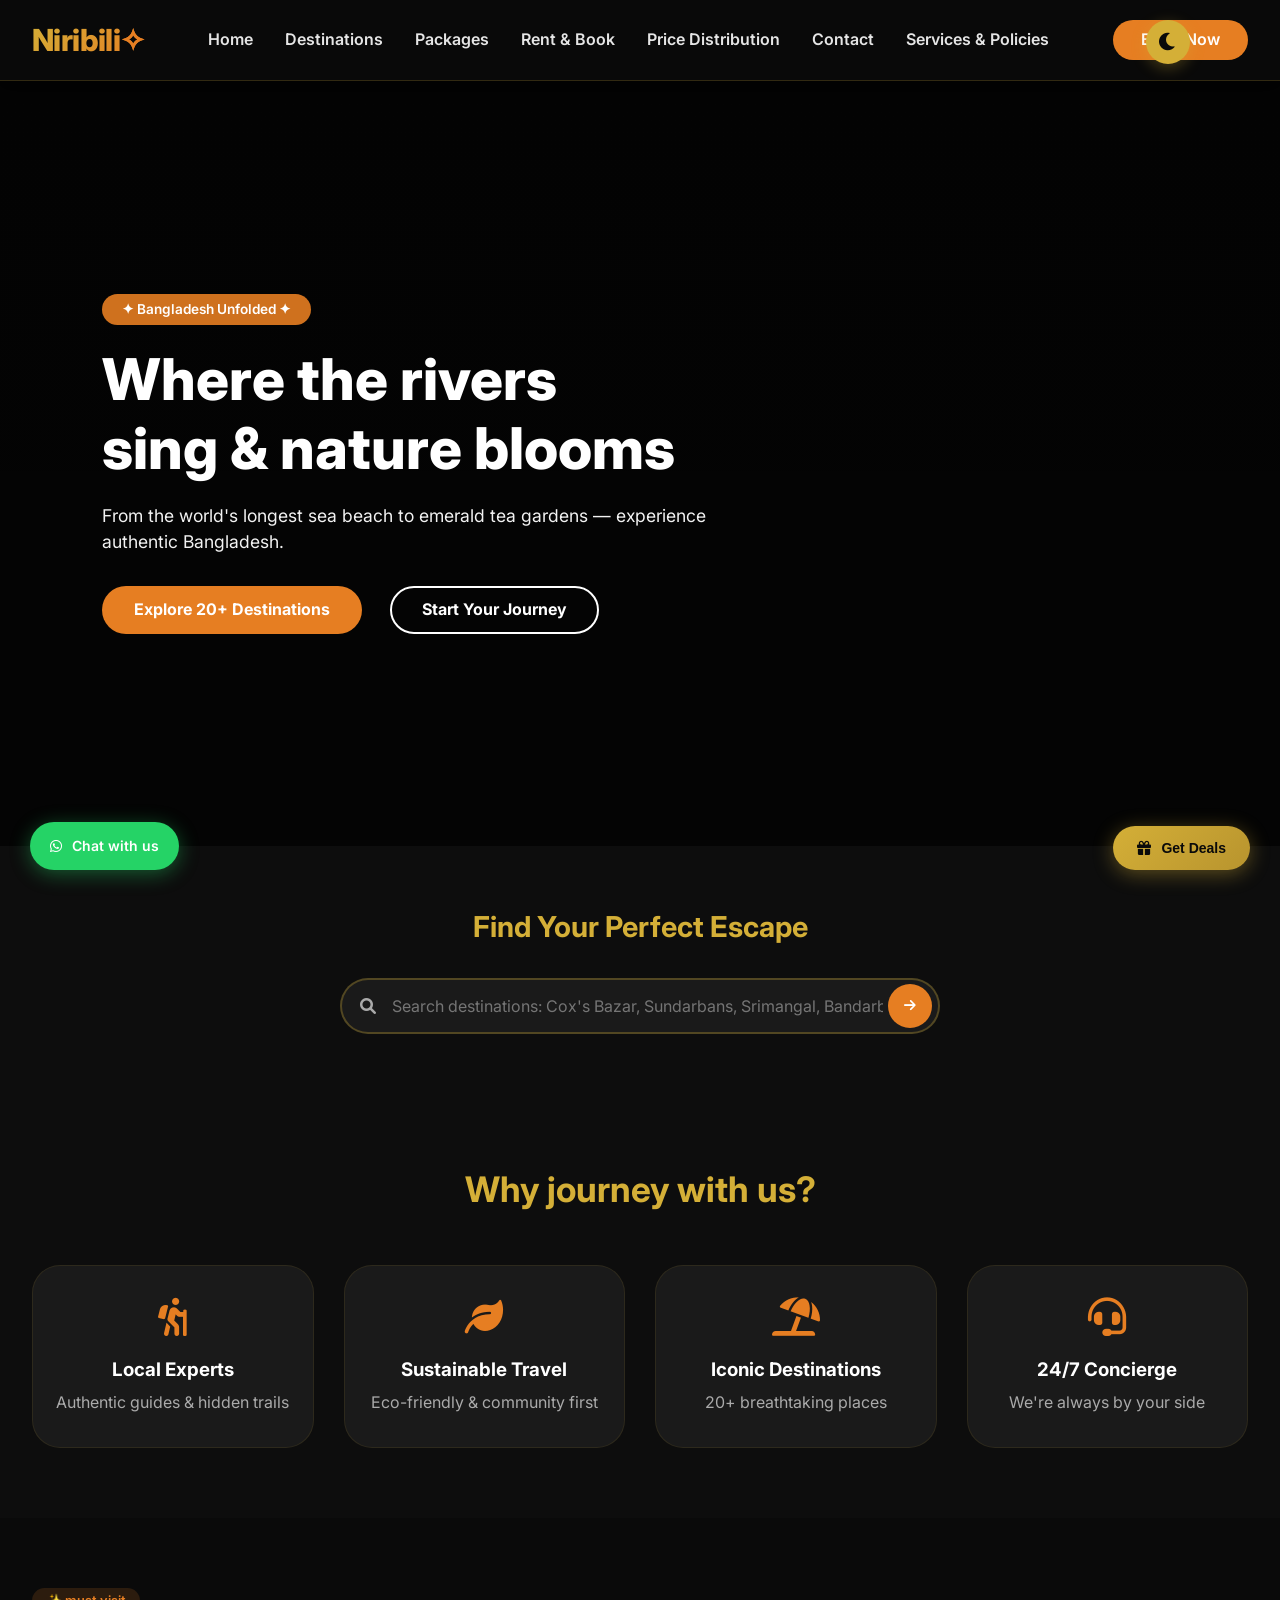
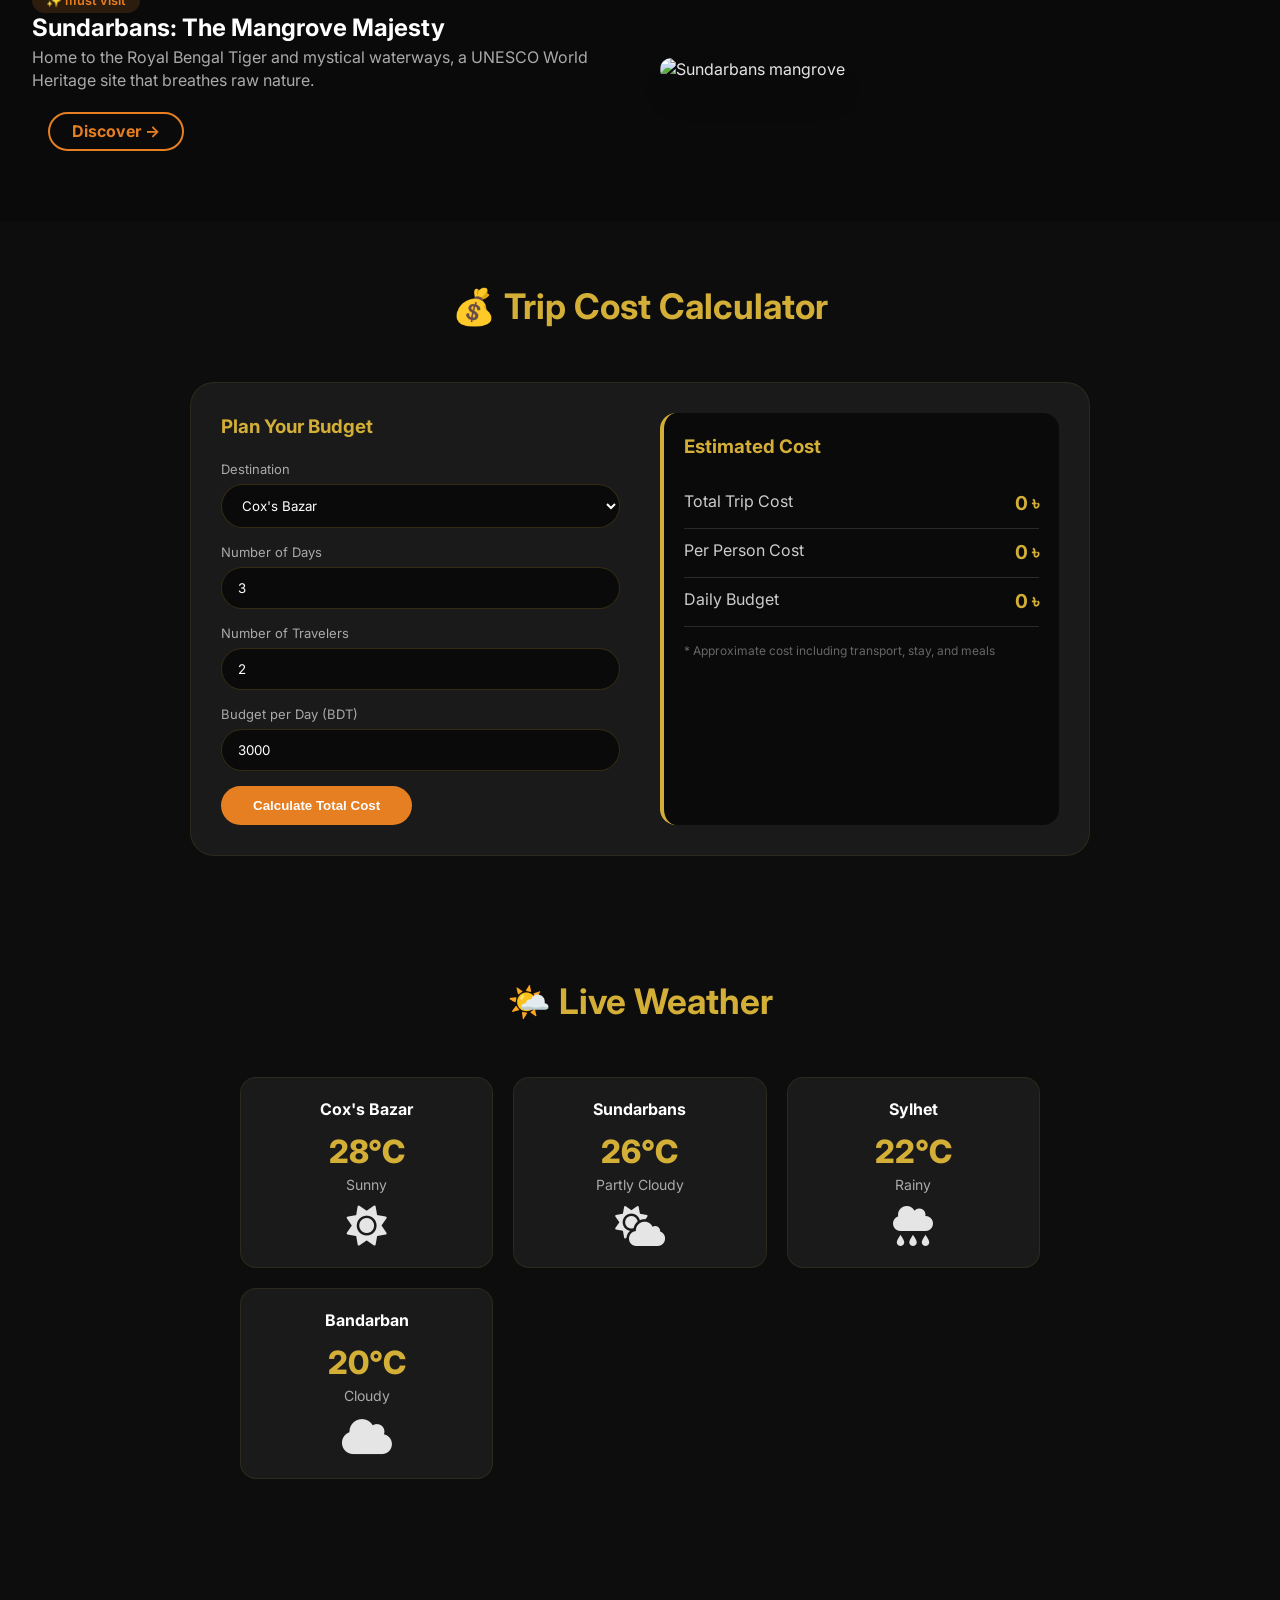
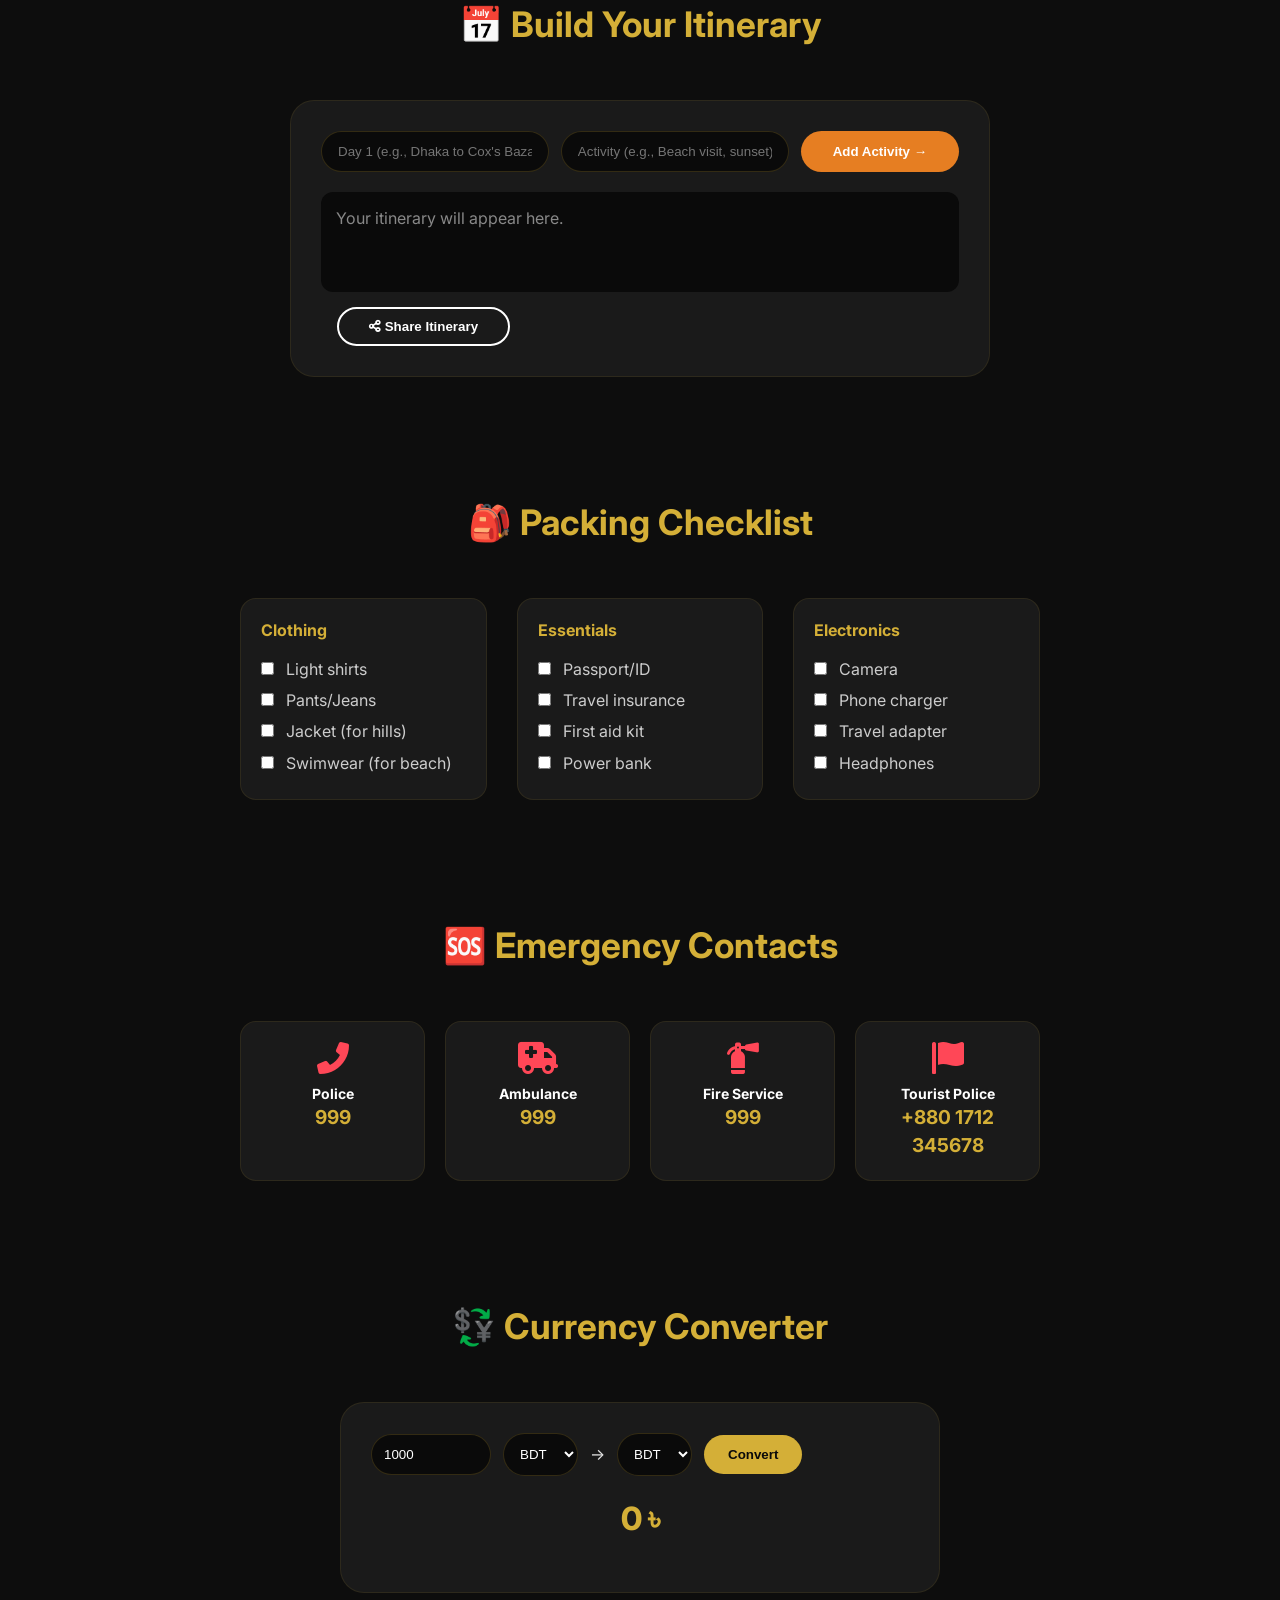
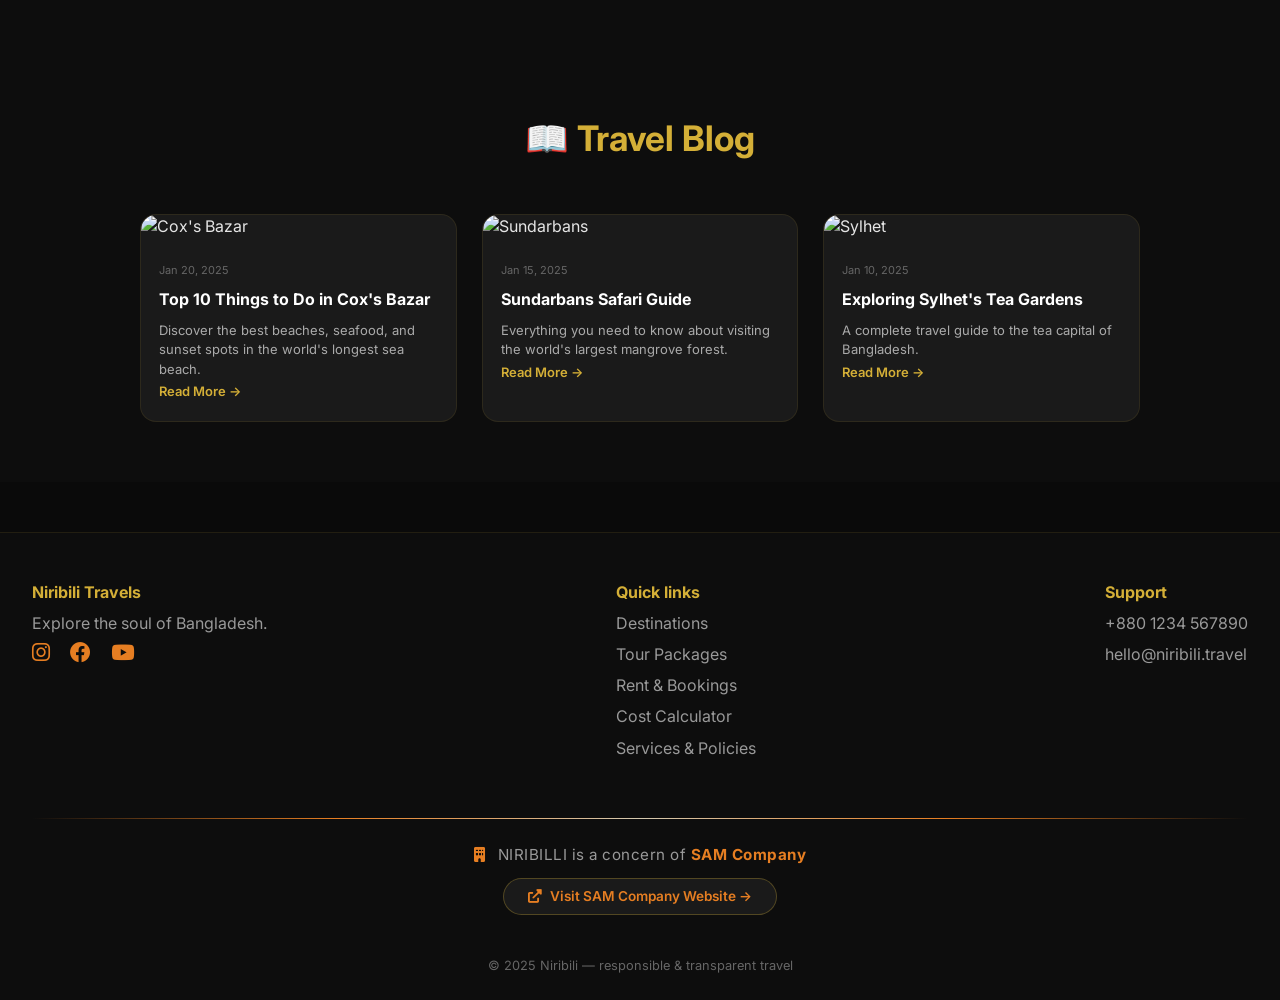
==== index.html @ 2e909964 "Update blog images in index.html" ====
<!DOCTYPE html>
<html lang="en">
<head>
  <meta charset="UTF-8">
  <meta name="viewport" content="width=device-width, initial-scale=1.0">
  <title>Niribili | Home - Bangladesh Tourism</title>
  <link rel="stylesheet" href="style.css">
  <link href="https://fonts.googleapis.com/css2?family=Inter:opsz,wght@300;400;500;600;700;800&display=swap" rel="stylesheet">
  <link rel="stylesheet" href="https://cdnjs.cloudflare.com/ajax/libs/font-awesome/6.0.0-beta3/css/all.min.css">
</head>
<body>
  <nav class="navbar">
    <div class="nav-container">
      <div class="logo">Niribili<span>✧</span></div>
      <ul class="nav-links">
        <li><a href="index.html">Home</a></li>
        <li><a href="destinations.html">Destinations</a></li>
        <li><a href="packages.html">Packages</a></li>
        <li><a href="rent.html">Rent & Book</a></li>
        <li><a href="cost.html">Price Distribution</a></li>
        <li><a href="contact.html">Contact</a></li>
        <li><a href="policies.html">Services & Policies</a></li>
      </ul>
      <div class="nav-actions">
        <a href="rent.html" class="btn-book">Book Now</a>
      </div>
    </div>
  </nav>

  <section class="hero">
    <div class="hero-overlay"></div>
    <div class="hero-content">
      <span class="hero-badge">✦ Bangladesh Unfolded ✦</span>
      <h1>Where the rivers <br>sing & nature blooms</h1>
      <p>From the world's longest sea beach to emerald tea gardens — experience authentic Bangladesh.</p>
      <div class="hero-buttons">
        <a href="destinations.html" class="btn-primary">Explore 20+ Destinations</a>
        <a href="rent.html" class="btn-outline">Start Your Journey</a>
      </div>
    </div>
  </section>

  <section class="search-section container">
    <h2>Find Your Perfect Escape</h2>
    <div class="search-wrapper">
      <i class="fas fa-search search-icon"></i>
      <input type="text" id="homeSearchInput" placeholder="Search destinations: Cox's Bazar, Sundarbans, Srimangal, Bandarban..." class="search-input">
      <button id="homeSearchBtn" class="search-btn"><i class="fas fa-arrow-right"></i></button>
    </div>
    <div id="homeSearchResults" class="search-results"></div>
  </section>

  <section class="features">
    <div class="container">
      <h2 class="section-title">Why journey with us?</h2>
      <div class="features-grid">
        <div class="feature-card">
          <i class="fas fa-hiking"></i>
          <h3>Local Experts</h3>
          <p>Authentic guides & hidden trails</p>
        </div>
        <div class="feature-card">
          <i class="fas fa-leaf"></i>
          <h3>Sustainable Travel</h3>
          <p>Eco-friendly & community first</p>
        </div>
        <div class="feature-card">
          <i class="fas fa-umbrella-beach"></i>
          <h3>Iconic Destinations</h3>
          <p>20+ breathtaking places</p>
        </div>
        <div class="feature-card">
          <i class="fas fa-headset"></i>
          <h3>24/7 Concierge</h3>
          <p>We're always by your side</p>
        </div>
      </div>
    </div>
  </section>

  <section class="spotlight">
    <div class="container">
      <div class="spotlight-grid">
        <div class="spotlight-text">
          <span class="tag">✨ must visit</span>
          <h2>Sundarbans: The Mangrove Majesty</h2>
          <p>Home to the Royal Bengal Tiger and mystical waterways, a UNESCO World Heritage site that breathes raw nature.</p>
          <a href="destinations.html" class="btn-outline small">Discover →</a>
        </div>
        <div class="spotlight-img">
          <img src="https://upload.wikimedia.org/wikipedia/commons/2/23/Sundarban_Tiger.jpg" alt="Sundarbans mangrove">
        </div>
      </div>
    </div>
  </section>

  <!-- ===== 50X BETTER FEATURES ===== -->
  <section class="calc-section" id="tripCalculator">
    <div class="container">
      <h2 class="section-title">💰 Trip Cost Calculator</h2>
      <div class="calc-wrapper">
        <div class="calc-grid">
          <div class="calc-inputs">
            <h3>Plan Your Budget</h3>
            <div class="calc-row">
              <label>Destination</label>
              <select id="calcDestination">
                <option value="coxsbazar">Cox's Bazar</option>
                <option value="sundarbans">Sundarbans</option>
                <option value="sylhet">Sylhet</option>
                <option value="bandarban">Bandarban</option>
                <option value="sajek">Sajek Valley</option>
              </select>
            </div>
            <div class="calc-row">
              <label>Number of Days</label>
              <input type="number" id="calcDays" value="3" min="1" max="30">
            </div>
            <div class="calc-row">
              <label>Number of Travelers</label>
              <input type="number" id="calcTravelers" value="2" min="1" max="50">
            </div>
            <div class="calc-row">
              <label>Budget per Day (BDT)</label>
              <input type="number" id="calcBudget" value="3000" min="500">
            </div>
            <button class="btn-primary" id="calcBtn">Calculate Total Cost</button>
          </div>
          <div class="calc-results" id="calcResults">
            <h3>Estimated Cost</h3>
            <div class="result-item">
              <span>Total Trip Cost</span>
              <span class="result-value" id="totalCost">0 ৳</span>
            </div>
            <div class="result-item">
              <span>Per Person Cost</span>
              <span class="result-value" id="perPersonCost">0 ৳</span>
            </div>
            <div class="result-item">
              <span>Daily Budget</span>
              <span class="result-value" id="dailyBudget">0 ৳</span>
            </div>
            <div class="result-note">* Approximate cost including transport, stay, and meals</div>
          </div>
        </div>
      </div>
    </div>
  </section>

  <section class="weather-section">
    <div class="container">
      <h2 class="section-title">🌤️ Live Weather</h2>
      <div class="weather-grid">
        <div class="weather-card">
          <h4>Cox's Bazar</h4>
          <div class="weather-temp">28°C</div>
          <div class="weather-desc">Sunny</div>
          <i class="fas fa-sun weather-icon"></i>
        </div>
        <div class="weather-card">
          <h4>Sundarbans</h4>
          <div class="weather-temp">26°C</div>
          <div class="weather-desc">Partly Cloudy</div>
          <i class="fas fa-cloud-sun weather-icon"></i>
        </div>
        <div class="weather-card">
          <h4>Sylhet</h4>
          <div class="weather-temp">22°C</div>
          <div class="weather-desc">Rainy</div>
          <i class="fas fa-cloud-rain weather-icon"></i>
        </div>
        <div class="weather-card">
          <h4>Bandarban</h4>
          <div class="weather-temp">20°C</div>
          <div class="weather-desc">Cloudy</div>
          <i class="fas fa-cloud weather-icon"></i>
        </div>
      </div>
    </div>
  </section>

  <section class="itinerary-section">
    <div class="container">
      <h2 class="section-title">📅 Build Your Itinerary</h2>
      <div class="itinerary-wrapper">
        <div class="itinerary-inputs">
          <input type="text" id="itrDay" placeholder="Day 1 (e.g., Dhaka to Cox's Bazar)">
          <input type="text" id="itrActivity" placeholder="Activity (e.g., Beach visit, sunset)">
          <button class="btn-primary" id="itrAddBtn">Add Activity →</button>
        </div>
        <div class="itinerary-list" id="itrList">
          <p style="color:#888;">Your itinerary will appear here.</p>
        </div>
        <button class="btn-outline" id="itrShareBtn"><i class="fas fa-share-alt"></i> Share Itinerary</button>
      </div>
    </div>
  </section>

  <div class="packing-section">
    <div class="container">
      <h2 class="section-title">🎒 Packing Checklist</h2>
      <div class="packing-grid">
        <div class="packing-category">
          <h4>Clothing</h4>
          <label><input type="checkbox"> Light shirts</label>
          <label><input type="checkbox"> Pants/Jeans</label>
          <label><input type="checkbox"> Jacket (for hills)</label>
          <label><input type="checkbox"> Swimwear (for beach)</label>
        </div>
        <div class="packing-category">
          <h4>Essentials</h4>
          <label><input type="checkbox"> Passport/ID</label>
          <label><input type="checkbox"> Travel insurance</label>
          <label><input type="checkbox"> First aid kit</label>
          <label><input type="checkbox"> Power bank</label>
        </div>
        <div class="packing-category">
          <h4>Electronics</h4>
          <label><input type="checkbox"> Camera</label>
          <label><input type="checkbox"> Phone charger</label>
          <label><input type="checkbox"> Travel adapter</label>
          <label><input type="checkbox"> Headphones</label>
        </div>
      </div>
    </div>
  </div>

  <section class="emergency-section">
    <div class="container">
      <h2 class="section-title">🆘 Emergency Contacts</h2>
      <div class="emergency-grid">
        <div class="emergency-card">
          <i class="fas fa-phone-alt"></i>
          <h4>Police</h4>
          <p>999</p>
        </div>
        <div class="emergency-card">
          <i class="fas fa-ambulance"></i>
          <h4>Ambulance</h4>
          <p>999</p>
        </div>
        <div class="emergency-card">
          <i class="fas fa-fire-extinguisher"></i>
          <h4>Fire Service</h4>
          <p>999</p>
        </div>
        <div class="emergency-card">
          <i class="fas fa-flag"></i>
          <h4>Tourist Police</h4>
          <p>+880 1712 345678</p>
        </div>
      </div>
    </div>
  </section>

  <div class="currency-section">
    <div class="container">
      <h2 class="section-title">💱 Currency Converter</h2>
      <div class="currency-wrapper">
        <div class="currency-row">
          <input type="number" id="curAmount" value="1000" min="0">
          <select id="curFrom">
            <option value="BDT">BDT</option>
            <option value="USD">USD</option>
            <option value="GBP">GBP</option>
            <option value="EUR">EUR</option>
          </select>
          <span>→</span>
          <select id="curTo">
            <option value="USD">USD</option>
            <option value="BDT" selected>BDT</option>
            <option value="GBP">GBP</option>
            <option value="EUR">EUR</option>
          </select>
          <button class="btn-primary" id="curConvertBtn">Convert</button>
        </div>
        <div class="currency-result" id="curResult">0 ৳</div>
      </div>
    </div>
  </div>

  <section class="blog-section">
    <div class="container">
      <h2 class="section-title">📖 Travel Blog</h2>
      <div class="blog-grid">
        <div class="blog-card">
          <img src="https://dynamic-media-cdn.tripadvisor.com/media/photo-o/10/e2/f8/43/longest-sea-beach-in.jpg?w=1100&h=-1&s=1" alt="Cox's Bazar">
          <div class="blog-content">
            <span class="blog-date">Jan 20, 2025</span>
            <h4>Top 10 Things to Do in Cox's Bazar</h4>
            <p>Discover the best beaches, seafood, and sunset spots in the world's longest sea beach.</p>
            <a href="#" class="read-more">Read More →</a>
          </div>
        </div>
        <div class="blog-card">
          <img src="https://encrypted-tbn0.gstatic.com/images?q=tbn:ANd9GcSNXQ4Uh8gYUKzIsFRdziZC8BGvOYvGEW2Zv88jiHRTjEyNZgJYhUfnROoV&s=10" alt="Sundarbans">
          <div class="blog-content">
            <span class="blog-date">Jan 15, 2025</span>
            <h4>Sundarbans Safari Guide</h4>
            <p>Everything you need to know about visiting the world's largest mangrove forest.</p>
            <a href="#" class="read-more">Read More →</a>
          </div>
        </div>
        <div class="blog-card">
          <img src="https://static.toiimg.com/thumb/64852877.cms?resizemode=75&width=1200&height=900" alt="Sylhet">
          <div class="blog-content">
            <span class="blog-date">Jan 10, 2025</span>
            <h4>Exploring Sylhet's Tea Gardens</h4>
            <p>A complete travel guide to the tea capital of Bangladesh.</p>
            <a href="#" class="read-more">Read More →</a>
          </div>
        </div>
      </div>
    </div>
  </section>

  <!-- Floating Elements -->
  <button class="theme-toggle" id="themeToggle"><i class="fas fa-moon"></i></button>
  <button id="backToTop" title="Back to Top"><i class="fas fa-arrow-up"></i></button>
  <div class="toast-container" id="toastContainer"></div>
  <div id="scrollProgress"></div>

  <!-- Lead Popup -->
  <div class="lead-popup" id="leadPopup">
    <div class="lead-popup-content">
      <button class="lead-close" id="leadClose">&times;</button>
      <div class="lead-icon">✈️</div>
      <h2>Get Exclusive Travel Deals!</h2>
      <p>Subscribe for early access to discounted tour packages & destination guides.</p>
      <form id="leadForm">
        <input type="text" id="leadName" placeholder="Your Full Name" required>
        <input type="email" id="leadEmail" placeholder="Your Email Address" required>
        <button type="submit" class="btn-primary">Get Deals →</button>
      </form>
      <small>No spam. Unsubscribe anytime.</small>
    </div>
  </div>

  <!-- WhatsApp Float -->
  <a href="https://wa.me/8801234567890?text=Hello%20Niribili%20Travels%2C%20I%20want%20to%20plan%20a%20trip!" target="_blank" class="whatsapp-float">
    <i class="fab fa-whatsapp"></i>
    <span class="whatsapp-text">Chat with us</span>
  </a>

  <!-- Floating Lead Trigger -->
  <button id="leadTrigger" style="position:fixed; bottom:30px; right:30px; background:linear-gradient(135deg,#D4AF37,#B8942E); border:none; padding:14px 24px; border-radius:50px; color:#0a0a0a; font-weight:700; cursor:pointer; z-index:9999; box-shadow:0 4px 20px rgba(212,175,55,0.4); display:flex; align-items:center; gap:10px; font-size:14px;">
    <i class="fas fa-gift"></i> Get Deals
  </button>

  <footer>
    <div class="footer-container">
      <div class="footer-col">
        <h4>Niribili Travels</h4>
        <p>Explore the soul of Bangladesh.</p>
        <div class="socials">
          <i class="fab fa-instagram"></i>
          <i class="fab fa-facebook"></i>
          <i class="fab fa-youtube"></i>
        </div>
      </div>
      <div class="footer-col">
        <h4>Quick links</h4>
        <a href="destinations.html">Destinations</a>
        <a href="packages.html">Tour Packages</a>
        <a href="rent.html">Rent & Bookings</a>
        <a href="cost.html">Cost Calculator</a>
        <a href="policies.html">Services & Policies</a>
      </div>
      <div class="footer-col">
        <h4>Support</h4>
        <p>+880 1234 567890</p>
        <p>hello@niribili.travel</p>
      </div>
    </div>
    <div class="company-concern">
      <div class="concern-divider"></div>
      <div class="concern-content">
        <p class="concern-text"><i class="fas fa-building"></i> NIRIBILLI is a concern of <strong>SAM Company</strong></p>
        <a href="https://sambd.vercel.app" target="_blank" class="concern-link" rel="noopener noreferrer">
          <i class="fas fa-external-link-alt"></i> Visit SAM Company Website →
        </a>
      </div>
    </div>
    <div class="footer-bottom">© 2025 Niribili — responsible & transparent travel</div>
  </footer>
  <script src="script.js"></script>
</body>
</html>
---- style.css ----
/* style.css - Complete styling */
* {
  margin: 0;
  padding: 0;
  box-sizing: border-box;
}

body {
  font-family: 'Inter', sans-serif;
  background: #0a0a0a;
  color: #e5e5e5;
  line-height: 1.45;
}

.container {
  max-width: 1280px;
  margin: 0 auto;
  padding: 0 32px;
}

/* ===== NAVIGATION ===== */
.navbar {
  background: rgba(10, 10, 10, 0.98);
  box-shadow: 0 2px 20px rgba(0,0,0,0.02);
  position: sticky;
  top: 0;
  z-index: 100;
  border-bottom: 1px solid rgba(212, 175, 55, 0.2);
}

.nav-container {
  max-width: 1280px;
  margin: 0 auto;
  padding: 18px 32px;
  display: flex;
  justify-content: space-between;
  align-items: center;
  flex-wrap: wrap;
  gap: 20px;
}

.logo {
  font-size: 1.9rem;
  font-weight: 800;
  letter-spacing: -0.02em;
  background: linear-gradient(130deg, #D4AF37, #e67e22);
  -webkit-background-clip: text;
  background-clip: text;
  color: transparent;
}
.logo span {
  color: #e67e22;
  background: none;
}

.nav-links {
  display: flex;
  gap: 32px;
  list-style: none;
}
.nav-links a {
  text-decoration: none;
  font-weight: 600;
  color: #e5e5e5;
  transition: 0.2s;
}
.nav-links a:hover, .nav-links a.active {
  color: #e67e22;
}
.btn-book {
  background: #e67e22;
  color: white !important;
  padding: 8px 28px;
  border-radius: 40px;
  font-weight: 600;
  transition: 0.2s;
  text-decoration: none;
  display: inline-block;
}
.btn-book:hover {
  background: #cf711f;
  transform: translateY(-2px);
}

/* Hero Section */
.hero {
  background: linear-gradient(rgba(0,0,0,0.5), rgba(0,0,0,0.4)), url('https://images.pexels.com/photos/13188873/pexels-photo-13188873.jpeg?auto=compress&cs=tinysrgb&w=1600&h=700&fit=crop');
  background-size: cover;
  background-position: center 30%;
  min-height: 85vh;
  display: flex;
  align-items: center;
  position: relative;
  color: white;
}

.hero-overlay {
  position: absolute;
  inset: 0;
  background: rgba(0,0,0,0.35);
}

.hero-content {
  position: relative;
  max-width: 650px;
  margin-left: 8%;
  z-index: 2;
}
.hero-badge {
  background: rgba(230,126,34,0.9);
  display: inline-block;
  padding: 6px 20px;
  border-radius: 40px;
  font-weight: 600;
  font-size: 0.85rem;
  margin-bottom: 20px;
}
.hero-content h1 {
  font-size: 3.6rem;
  font-weight: 800;
  line-height: 1.2;
  margin-bottom: 20px;
}
.hero-content p {
  font-size: 1.1rem;
  margin-bottom: 32px;
  opacity: 0.95;
}
.btn-primary {
  background: #e67e22;
  border: none;
  padding: 12px 32px;
  border-radius: 40px;
  font-weight: 700;
  color: white;
  cursor: pointer;
  text-decoration: none;
  display: inline-block;
  transition: 0.2s;
}
.btn-primary:hover {
  background: #c45f16;
  transform: translateY(-3px);
}
.btn-outline {
  background: transparent;
  border: 2px solid white;
  padding: 10px 30px;
  border-radius: 40px;
  font-weight: 700;
  color: white;
  text-decoration: none;
  margin-left: 16px;
  transition: 0.2s;
}
.btn-outline:hover {
  background: white;
  color: #e67e22;
}
.hero-buttons {
  display: flex;
  gap: 12px;
  flex-wrap: wrap;
}

/* Search Section */
.search-section {
  padding: 60px 32px 40px;
  text-align: center;
  background: #0d0d0d;
}
.search-section h2 {
  font-size: 1.8rem;
  margin-bottom: 30px;
  color: #D4AF37;
}
.search-wrapper {
  position: relative;
  max-width: 600px;
  margin: 0 auto;
}
.search-icon {
  position: absolute;
  left: 20px;
  top: 50%;
  transform: translateY(-50%);
  color: #aaa;
}
.search-input {
  width: 100%;
  padding: 16px 55px 16px 50px;
  font-size: 1rem;
  border: 2px solid rgba(212, 175, 55, 0.3);
  border-radius: 60px;
  font-family: inherit;
  transition: 0.2s;
  outline: none;
  background: #1a1a1a;
  color: white;
}
.search-input:focus {
  border-color: #e67e22;
  box-shadow: 0 0 0 3px rgba(230,126,34,0.1);
}
.search-btn {
  position: absolute;
  right: 8px;
  top: 50%;
  transform: translateY(-50%);
  background: #e67e22;
  border: none;
  width: 44px;
  height: 44px;
  border-radius: 44px;
  color: white;
  cursor: pointer;
  transition: 0.2s;
}
.search-btn:hover {
  background: #c45f16;
}
.search-results, .search-stats {
  max-width: 800px;
  margin: 20px auto 0;
  text-align: left;
}
.search-result-card {
  background: #1a1a1a;
  padding: 16px 20px;
  border-radius: 28px;
  margin-bottom: 12px;
  display: flex;
  justify-content: space-between;
  align-items: center;
  flex-wrap: wrap;
  gap: 12px;
  border: 1px solid rgba(212, 175, 55, 0.1);
}
.search-result-left {
  display: flex;
  align-items: center;
  gap: 16px;
  flex: 2;
}
.search-result-img {
  width: 60px;
  height: 60px;
  border-radius: 16px;
  object-fit: cover;
}
.search-result-info h4 {
  color: #e67e22;
  margin-bottom: 4px;
}
.search-result-info p {
  font-size: 0.8rem;
  color: #999;
}
.order-now-small {
  background: #e67e22;
  color: white;
  padding: 8px 24px;
  border-radius: 30px;
  text-decoration: none;
  font-size: 0.85rem;
  font-weight: 600;
  transition: 0.2s;
}
.order-now-small:hover {
  background: #c45f16;
}

/* Features */
.features {
  padding: 70px 0;
  background: #0d0d0d;
}
.section-title {
  font-size: 2.2rem;
  text-align: center;
  margin-bottom: 50px;
  color: #D4AF37;
}
.features-grid {
  display: grid;
  grid-template-columns: repeat(auto-fit, minmax(230px, 1fr));
  gap: 30px;
  text-align: center;
}
.feature-card {
  background: #1a1a1a;
  padding: 32px 20px;
  border-radius: 28px;
  transition: 0.2s;
  border: 1px solid rgba(212, 175, 55, 0.1);
}
.feature-card i {
  font-size: 2.4rem;
  color: #e67e22;
  margin-bottom: 20px;
}
.feature-card h3 {
  margin-bottom: 8px;
  color: white;
}
.feature-card p {
  color: #aaa;
}

/* spotlight */
.spotlight {
  padding: 70px 0;
  background: #0a0a0a;
}
.spotlight-grid {
  display: flex;
  flex-wrap: wrap;
  gap: 40px;
  align-items: center;
}
.spotlight-text {
  flex: 1;
}
.spotlight-text h2 {
  color: white;
}
.spotlight-text p {
  color: #aaa;
}
.spotlight-img {
  flex: 1;
}
.spotlight-img img {
  width: 100%;
  border-radius: 32px;
  box-shadow: 0 20px 30px rgba(0,0,0,0.05);
}
.tag {
  background: rgba(230,126,34,0.15);
  color: #e67e22;
  padding: 5px 14px;
  border-radius: 30px;
  font-weight: 600;
  font-size: 0.8rem;
}
.btn-outline.small {
  border-color: #e67e22;
  color: #e67e22;
  padding: 6px 22px;
  margin-top: 20px;
  display: inline-block;
}

/* destinations grid */
.destinations-grid {
  display: grid;
  grid-template-columns: repeat(auto-fit, minmax(280px, 1fr));
  gap: 30px;
  padding: 40px 32px;
  background: #0a0a0a;
}
.dest-card {
  background: #1a1a1a;
  border-radius: 28px;
  overflow: hidden;
  box-shadow: 0 12px 20px rgba(0,0,0,0.03);
  transition: 0.25s;
  cursor: pointer;
  border: 1px solid rgba(212, 175, 55, 0.1);
}
.dest-card:hover {
  transform: translateY(-5px);
  box-shadow: 0 20px 30px rgba(0,0,0,0.08);
  border-color: #e67e22;
}
.dest-card img {
  width: 100%;
  height: 230px;
  object-fit: cover;
}
.dest-info {
  padding: 22px;
}
.dest-info h3 {
  color: #D4AF37;
}
.dest-info p {
  color: #aaa;
}
.price-tag {
  display: inline-block;
  background: rgba(230,126,34,0.15);
  color: #e67e22;
  font-weight: 700;
  margin: 12px 0;
  padding: 4px 12px;
  border-radius: 20px;
}
.btn-small {
  background: #e67e22;
  color: white;
  padding: 8px 20px;
  border-radius: 30px;
  text-decoration: none;
  font-size: 0.85rem;
  display: inline-block;
  margin-top: 10px;
  transition: 0.2s;
}
.btn-small:hover {
  background: #c45f16;
}

/* packages section */
.packages-section {
  display: flex;
  flex-wrap: wrap;
  gap: 32px;
  justify-content: center;
  padding: 40px 32px;
  background: #0a0a0a;
}
.package-card {
  background: #1a1a1a;
  border-radius: 32px;
  padding: 32px;
  width: 320px;
  box-shadow: 0 12px 28px rgba(0,0,0,0.05);
  border: 1px solid rgba(212, 175, 55, 0.15);
  position: relative;
}
.package-badge {
  background: #e67e22;
  color: white;
  padding: 4px 14px;
  border-radius: 30px;
  font-size: 0.7rem;
  font-weight: 700;
  display: inline-block;
  margin-bottom: 16px;
}
.package-card ul {
  margin: 20px 0;
  list-style: none;
}
.package-card li {
  margin-bottom: 12px;
  display: flex;
  align-items: center;
  gap: 10px;
  color: #aaa;
}
.package-card li i {
  color: #e67e22;
}
.package-price {
  font-size: 1.8rem;
  font-weight: 800;
  color: #e67e22;
  margin: 20px 0;
}
.package-card h3 {
  color: white;
}
.small-btn {
  padding: 10px 20px;
  font-size: 0.9rem;
  text-align: center;
}

/* Booking Form */
.booking-form-section {
  display: flex;
  flex-wrap: wrap;
  gap: 48px;
  padding: 50px 32px;
  background: #0a0a0a;
}
.form-wrapper {
  flex: 2;
  background: #1a1a1a;
  border-radius: 32px;
  padding: 36px;
  border: 1px solid rgba(212, 175, 55, 0.1);
}
.form-wrapper h2 {
  color: #D4AF37;
}
.input-group {
  margin-bottom: 20px;
}
.input-group label {
  display: block;
  font-weight: 600;
  margin-bottom: 8px;
  color: #ccc;
}
.input-group input, .input-group select, .input-group textarea {
  width: 100%;
  padding: 14px 18px;
  border-radius: 28px;
  border: 1px solid rgba(212, 175, 55, 0.2);
  background: #0a0a0a;
  color: white;
  font-family: inherit;
}
.form-row {
  display: flex;
  gap: 24px;
  flex-wrap: wrap;
}
.form-row .input-group {
  flex: 1;
}
.full-width {
  width: 100%;
}
.submit-btn {
  width: 100%;
  font-size: 1rem;
}
.feedback-message {
  margin-top: 20px;
  font-weight: 500;
}
.booking-info {
  flex: 1;
  display: flex;
  flex-direction: column;
  gap: 24px;
}
.info-card {
  background: #1a1a1a;
  border: 1px solid rgba(212, 175, 55, 0.1);
  border-radius: 28px;
  padding: 28px;
  text-align: center;
}
.info-card i {
  font-size: 2rem;
  color: #e67e22;
}
.info-card h4 {
  color: white;
}
.info-card p {
  color: #aaa;
}

/* contact page */
.contact-grid {
  display: flex;
  flex-wrap: wrap;
  gap: 48px;
  padding: 60px 32px;
  background: #0a0a0a;
}
.contact-details {
  flex: 1;
  display: flex;
  flex-direction: column;
  gap: 28px;
}
.contact-card {
  background: #1a1a1a;
  border: 1px solid rgba(212, 175, 55, 0.1);
  border-radius: 28px;
  padding: 24px;
}
.contact-card i {
  color: #e67e22;
  font-size: 2rem;
  margin-bottom: 12px;
}
.contact-card h3 {
  color: white;
}
.contact-card p {
  color: #aaa;
}
.contact-form-container {
  flex: 1.4;
  background: #1a1a1a;
  border: 1px solid rgba(212, 175, 55, 0.1);
  border-radius: 28px;
  padding: 28px;
}
.contact-form-container h3 {
  color: #D4AF37;
}
.contact-form-container input, .contact-form-container textarea {
  width: 100%;
  margin-bottom: 18px;
  padding: 14px;
  border-radius: 40px;
  border: 1px solid rgba(212, 175, 55, 0.2);
  background: #0a0a0a;
  color: white;
}

/* footer */
footer {
  background: #0d0d0d;
  margin-top: 50px;
  padding: 48px 32px 24px;
  border-top: 1px solid rgba(212, 175, 55, 0.1);
}
.footer-container {
  max-width: 1280px;
  margin: auto;
  display: flex;
  flex-wrap: wrap;
  justify-content: space-between;
  gap: 40px;
}
.footer-col h4 {
  color: #D4AF37;
}
.footer-col a, .footer-col p {
  display: block;
  color: #999;
  text-decoration: none;
  margin: 8px 0;
}
.socials i {
  font-size: 1.3rem;
  margin-right: 16px;
  color: #e67e22;
}
.footer-bottom {
  text-align: center;
  padding-top: 32px;
  font-size: 0.8rem;
  color: #666;
}
.page-header {
  text-align: center;
  padding: 60px 20px 20px;
  background: #1a3a2a;
}
.page-header h1 {
  color: white;
  font-size: 2.5rem;
}
.page-header p {
  color: #ccc;
}

/* Company Concern */
.company-concern {
  margin-top: 30px;
  padding: 20px 0 10px;
}
.concern-divider {
  height: 1px;
  background: linear-gradient(90deg, transparent, #e67e22, #d4c9b0, #e67e22, transparent);
  margin-bottom: 25px;
}
.concern-content {
  text-align: center;
  display: flex;
  flex-direction: column;
  align-items: center;
  gap: 12px;
}
.concern-text {
  font-size: 0.95rem;
  color: #999;
  letter-spacing: 0.5px;
}
.concern-text i {
  color: #e67e22;
  margin-right: 8px;
}
.concern-text strong {
  color: #e67e22;
  font-weight: 700;
}
.concern-link {
  display: inline-flex;
  align-items: center;
  gap: 8px;
  background: #1a1a1a;
  padding: 8px 24px;
  border-radius: 40px;
  text-decoration: none;
  color: #e67e22;
  font-weight: 600;
  font-size: 0.85rem;
  transition: all 0.2s ease;
  border: 1px solid rgba(212, 175, 55, 0.3);
}
.concern-link:hover {
  background: #e67e22;
  color: white;
  border-color: #e67e22;
  transform: translateY(-2px);
}

/* ===== 50X BETTER FEATURES ===== */
.calc-section, .weather-section, .itinerary-section, .packing-section, .emergency-section, .currency-section, .blog-section {
  padding: 60px 0;
  background: #0d0d0d;
}

.calc-grid {
  display: grid;
  grid-template-columns: 1fr 1fr;
  gap: 40px;
  background: #1a1a1a;
  padding: 30px;
  border-radius: 24px;
  border: 1px solid rgba(212, 175, 55, 0.1);
  max-width: 900px;
  margin: 0 auto;
}
.calc-inputs h3, .calc-results h3 {
  color: #D4AF37;
  margin-bottom: 20px;
}
.calc-row {
  margin-bottom: 15px;
}
.calc-row label {
  color: #aaa;
  display: block;
  margin-bottom: 5px;
  font-size: 13px;
}
.calc-row input, .calc-row select {
  width: 100%;
  padding: 12px 16px;
  background: #0a0a0a;
  border: 1px solid rgba(212, 175, 55, 0.2);
  border-radius: 30px;
  color: white;
  font-family: inherit;
}
.calc-results {
  background: #0a0a0a;
  padding: 20px;
  border-radius: 16px;
  border-left: 4px solid #D4AF37;
}
.result-item {
  display: flex;
  justify-content: space-between;
  padding: 10px 0;
  border-bottom: 1px solid #2a2a2a;
  color: #ccc;
}
.result-item .result-value {
  color: #D4AF37;
  font-weight: 700;
  font-size: 1.2rem;
}
.result-note {
  margin-top: 15px;
  color: #666;
  font-size: 12px;
}

.weather-grid {
  display: grid;
  grid-template-columns: repeat(auto-fit, minmax(200px, 1fr));
  gap: 20px;
  max-width: 800px;
  margin: 0 auto;
}
.weather-card {
  background: #1a1a1a;
  border: 1px solid rgba(212, 175, 55, 0.1);
  border-radius: 16px;
  padding: 20px;
  text-align: center;
}
.weather-card h4 {
  color: white;
  margin-bottom: 8px;
}
.weather-temp {
  font-size: 2rem;
  font-weight: 800;
  color: #D4AF37;
}
.weather-desc {
  color: #aaa;
  font-size: 14px;
}
.weather-icon {
  font-size: 2.5rem;
  margin-top: 10px;
}

.itinerary-wrapper {
  max-width: 700px;
  margin: 0 auto;
  background: #1a1a1a;
  padding: 30px;
  border-radius: 24px;
  border: 1px solid rgba(212, 175, 55, 0.1);
}
.itinerary-inputs {
  display: flex;
  gap: 12px;
  flex-wrap: wrap;
  margin-bottom: 20px;
}
.itinerary-inputs input {
  flex: 1;
  padding: 12px 16px;
  background: #0a0a0a;
  border: 1px solid rgba(212, 175, 55, 0.2);
  border-radius: 30px;
  color: white;
  min-width: 150px;
}
.itinerary-list {
  min-height: 100px;
  padding: 15px;
  background: #0a0a0a;
  border-radius: 12px;
  margin-bottom: 15px;
  color: #ccc;
}
.itinerary-item {
  display: flex;
  justify-content: space-between;
  padding: 8px 0;
  border-bottom: 1px solid #2a2a2a;
  color: #ccc;
}
.itinerary-item .itr-remove {
  color: #ff4757;
  cursor: pointer;
}

.packing-grid {
  display: grid;
  grid-template-columns: repeat(auto-fit, minmax(220px, 1fr));
  gap: 30px;
  max-width: 800px;
  margin: 0 auto;
}
.packing-category {
  background: #1a1a1a;
  padding: 20px;
  border-radius: 16px;
  border: 1px solid rgba(212, 175, 55, 0.1);
}
.packing-category h4 {
  color: #D4AF37;
  margin-bottom: 12px;
}
.packing-category label {
  display: block;
  color: #ccc;
  padding: 4px 0;
  cursor: pointer;
}
.packing-category label input[type="checkbox"] {
  accent-color: #D4AF37;
  margin-right: 8px;
}

.emergency-grid {
  display: grid;
  grid-template-columns: repeat(auto-fit, minmax(180px, 1fr));
  gap: 20px;
  max-width: 800px;
  margin: 0 auto;
}
.emergency-card {
  background: #1a1a1a;
  border: 1px solid rgba(212, 175, 55, 0.1);
  border-radius: 16px;
  padding: 20px;
  text-align: center;
}
.emergency-card i {
  font-size: 2rem;
  color: #ff4757;
  margin-bottom: 10px;
}
.emergency-card h4 {
  color: white;
  font-size: 14px;
}
.emergency-card p {
  color: #D4AF37;
  font-size: 1.2rem;
  font-weight: 700;
}

.currency-wrapper {
  max-width: 600px;
  margin: 0 auto;
  background: #1a1a1a;
  padding: 30px;
  border-radius: 24px;
  border: 1px solid rgba(212, 175, 55, 0.1);
}
.currency-row {
  display: flex;
  gap: 12px;
  flex-wrap: wrap;
  align-items: center;
}
.currency-row input {
  width: 120px;
  padding: 12px;
  background: #0a0a0a;
  border: 1px solid rgba(212, 175, 55, 0.2);
  border-radius: 30px;
  color: white;
}
.currency-row select {
  padding: 12px;
  background: #0a0a0a;
  border: 1px solid rgba(212, 175, 55, 0.2);
  border-radius: 30px;
  color: white;
}
.currency-row button {
  padding: 12px 24px;
  background: #D4AF37;
  border: none;
  border-radius: 30px;
  font-weight: 700;
  color: #0a0a0a;
  cursor: pointer;
}
.currency-result {
  text-align: center;
  font-size: 2rem;
  font-weight: 800;
  color: #D4AF37;
  padding: 20px 0;
}

.blog-grid {
  display: grid;
  grid-template-columns: repeat(auto-fit, minmax(280px, 1fr));
  gap: 25px;
  max-width: 1000px;
  margin: 0 auto;
}
.blog-card {
  background: #1a1a1a;
  border-radius: 16px;
  overflow: hidden;
  border: 1px solid rgba(212, 175, 55, 0.1);
}
.blog-card img {
  width: 100%;
  height: 180px;
  object-fit: cover;
}
.blog-card .blog-content {
  padding: 18px;
}
.blog-card .blog-content .blog-date {
  color: #666;
  font-size: 11px;
}
.blog-card .blog-content h4 {
  color: white;
  margin: 8px 0 10px;
  font-size: 16px;
}
.blog-card .blog-content p {
  color: #aaa;
  font-size: 13px;
  line-height: 1.5;
}
.blog-card .blog-content .read-more {
  color: #D4AF37;
  text-decoration: none;
  font-weight: 600;
  font-size: 13px;
}

/* Floating Elements */
.theme-toggle {
  position: fixed;
  top: 20px;
  right: 90px;
  z-index: 9999;
  background: #D4AF37;
  border: none;
  border-radius: 50%;
  width: 44px;
  height: 44px;
  cursor: pointer;
  font-size: 20px;
  color: #0a0a0a;
  transition: 0.3s;
  box-shadow: 0 4px 15px rgba(212, 175, 55, 0.3);
}
#backToTop {
  position: fixed;
  bottom: 100px;
  right: 30px;
  width: 50px;
  height: 50px;
  background: #D4AF37;
  border: none;
  border-radius: 50%;
  color: #0a0a0a;
  font-size: 22px;
  cursor: pointer;
  z-index: 9999;
  opacity: 0;
  transform: scale(0);
  transition: 0.3s;
  box-shadow: 0 4px 15px rgba(212, 175, 55, 0.4);
}
#backToTop.show {
  opacity: 1;
  transform: scale(1);
}
.toast-container {
  position: fixed;
  top: 90px;
  right: 20px;
  z-index: 99999;
  display: flex;
  flex-direction: column;
  gap: 10px;
}
.toast {
  padding: 14px 24px;
  border-radius: 12px;
  color: #0a0a0a;
  font-weight: 600;
  font-size: 14px;
  box-shadow: 0 4px 20px rgba(0,0,0,0.2);
  animation: slideInRight 0.4s ease;
  max-width: 350px;
  background: #D4AF37;
  border-left: 4px solid #b8942e;
}
.toast.success { background: #2e7d32; color: white; border-left-color: #4caf50; }
.toast.error { background: #c62828; color: white; border-left-color: #ef5350; }
@keyframes slideInRight {
  from { transform: translateX(100%); opacity: 0; }
  to { transform: translateX(0); opacity: 1; }
}
#scrollProgress {
  position: fixed;
  top: 0;
  left: 0;
  width: 0%;
  height: 4px;
  background: linear-gradient(90deg, #D4AF37, #F5E6A3, #D4AF37);
  z-index: 10000;
  transition: width 0.1s;
}

/* Lead Popup */
.lead-popup {
  position: fixed;
  top: 0;
  left: 0;
  width: 100%;
  height: 100%;
  background: rgba(0,0,0,0.7);
  backdrop-filter: blur(8px);
  z-index: 999999;
  display: none;
  justify-content: center;
  align-items: center;
}
.lead-popup.show {
  display: flex;
}
.lead-popup-content {
  background: #1a1a1a;
  border: 2px solid #D4AF37;
  border-radius: 24px;
  padding: 50px 40px;
  max-width: 450px;
  width: 90%;
  text-align: center;
  position: relative;
  animation: popIn 0.5s ease;
}
@keyframes popIn {
  from { transform: scale(0.8); opacity: 0; }
  to { transform: scale(1); opacity: 1; }
}
.lead-popup-content .lead-icon { font-size: 48px; margin-bottom: 15px; }
.lead-popup-content h2 { color: #D4AF37; font-family: 'Cormorant Garamond', serif; font-size: 1.8rem; margin-bottom: 10px; }
.lead-popup-content p { color: #ccc; font-size: 0.95rem; margin-bottom: 20px; }
.lead-popup-content input {
  width: 100%;
  padding: 14px 18px;
  margin-bottom: 12px;
  border-radius: 40px;
  border: 1px solid rgba(212, 175, 55, 0.3);
  background: #0a0a0a;
  color: white;
  font-family: inherit;
}
.lead-popup-content .btn-primary {
  width: 100%;
  background: #D4AF37;
  border: none;
  padding: 14px;
  border-radius: 40px;
  font-weight: 700;
  color: #0a0a0a;
  cursor: pointer;
  transition: 0.3s;
}
.lead-popup-content .btn-primary:hover { background: #c4a02e; transform: scale(1.02); }
.lead-close {
  position: absolute;
  top: 15px;
  right: 20px;
  font-size: 28px;
  color: #888;
  background: none;
  border: none;
  cursor: pointer;
}

/* WhatsApp Float */
.whatsapp-float {
  position: fixed;
  bottom: 30px;
  left: 30px;
  background: #25d366;
  color: white;
  padding: 14px 20px;
  border-radius: 50px;
  display: flex;
  align-items: center;
  gap: 10px;
  z-index: 9999;
  text-decoration: none;
  font-weight: 600;
  box-shadow: 0 4px 20px rgba(37,211,102,0.4);
  transition: 0.3s;
  font-size: 14px;
}
.whatsapp-float:hover {
  transform: scale(1.05);
  box-shadow: 0 6px 30px rgba(37,211,102,0.5);
}
@media (max-width: 500px) {
  .whatsapp-float .whatsapp-text { display: none; }
  .whatsapp-float { padding: 12px 16px; border-radius: 50%; }
}

/* Light Mode */
body.light-mode {
  background: #f5f5f5;
  color: #1a1a1a;
}
body.light-mode .navbar {
  background: rgba(255,255,255,0.98);
  border-bottom: 1px solid #e0dcd2;
}
body.light-mode .nav-links a {
  color: #1a1a1a;
}
body.light-mode .page-header {
  background: #e8e3d8;
}
body.light-mode .page-header h1 {
  color: #1a1a1a;
}
body.light-mode .feature-card,
body.light-mode .dest-card,
body.light-mode .package-card,
body.light-mode .service-card,
body.light-mode .policy-card,
body.light-mode .contact-card,
body.light-mode .contact-form-container,
body.light-mode .form-wrapper,
body.light-mode .calc-grid,
body.light-mode .itinerary-wrapper,
body.light-mode .currency-wrapper,
body.light-mode .weather-card,
body.light-mode .packing-category,
body.light-mode .emergency-card,
body.light-mode .blog-card {
  background: #ffffff;
}
body.light-mode .feature-card p,
body.light-mode .dest-info p,
body.light-mode .contact-card p,
body.light-mode .blog-card .blog-content p,
body.light-mode .packing-category label,
body.light-mode .itinerary-item {
  color: #555;
}
body.light-mode .feature-card h3,
body.light-mode .dest-info h3,
body.light-mode .contact-card h3,
body.light-mode .blog-card .blog-content h4,
body.light-mode .packing-category h4,
body.light-mode .emergency-card h4,
body.light-mode .package-card h3 {
  color: #1a1a1a;
}
body.light-mode .calc-row input,
body.light-mode .calc-row select,
body.light-mode .itinerary-inputs input,
body.light-mode .currency-row input,
body.light-mode .currency-row select {
  background: #f5f5f5;
  color: #1a1a1a;
}
body.light-mode .calc-results {
  background: #f5f5f5;
}
body.light-mode .lead-popup-content {
  background: #ffffff;
}
body.light-mode .lead-popup-content h2 {
  color: #1a1a1a;
}
body.light-mode .lead-popup-content p {
  color: #555;
}
body.light-mode .lead-popup-content input {
  background: #f5f5f5;
  color: #1a1a1a;
}
body.light-mode .section-title {
  color: #1a1a1a;
}
body.light-mode .footer-col p,
body.light-mode .footer-col a {
  color: #555;
}
body.light-mode .search-section {
  background: #f5f5f5;
}
body.light-mode .search-input {
  background: #ffffff;
  color: #1a1a1a;
}
body.light-mode .search-result-card {
  background: #ffffff;
}

@media (max-width: 780px) {
  .nav-container { flex-direction: column; }
  .hero-content h1 { font-size: 2.2rem; }
  .hero-content { margin: 0 5%; }
  .search-result-left { flex-direction: column; align-items: flex-start; }
  .calc-grid { grid-template-columns: 1fr; }
  .currency-row { flex-direction: column; }
}



/* Fix white text visibility */
.cost-table td,
.cost-table th,
.cost-table tr,
.cost-table .price-highlight,
.cost-table .profit-positive {
    color: #1a1a1a !important;
}

.cost-table .price-highlight {
    color: #e67e22 !important;
}



/* ===== FIX: Cost Table Text Visibility ===== */
.cost-table-wrapper {
    background: #ffffff;
    border-radius: 28px;
    overflow: hidden;
}

.cost-table {
    background: #ffffff;
    color: #1a1a1a !important;
}

.cost-table td,
.cost-table th {
    color: #1a1a1a !important;
}

.cost-table .price-highlight {
    color: #e67e22 !important;
}

.cost-table .profit-positive {
    color: #2e7d32 !important;
}

.cost-table td strong {
    color: #1a1a1a !important;
}

/* Fix filter bar text */
.filter-bar {
    background: #f5f5f5 !important;
    color: #1a1a1a !important;
}

.filter-bar input,
.filter-bar select {
    color: #1a1a1a !important;
    background: #ffffff !important;
}

.filter-bar input::placeholder {
    color: #999 !important;
}

/* Fix summary cards */
.summary-card {
    background: #ffffff !important;
    color: #1a1a1a !important;
}

.summary-card .number {
    color: #1a1a1a !important;
}

.summary-card p {
    color: #555 !important;
}

.summary-card small {
    color: #888 !important;
}

/* Fix note box */
.note-box {
    background: #fff8e7 !important;
    color: #1a1a1a !important;
}

.note-box strong {
    color: #1a1a1a !important;
}

/* Fix cost header */
.cost-header {
    color: white !important;
}

.cost-header h1,
.cost-header p {
    color: white !important;
}
.cost-table .profit-positive {
    color: #2e7d32 !important;
}
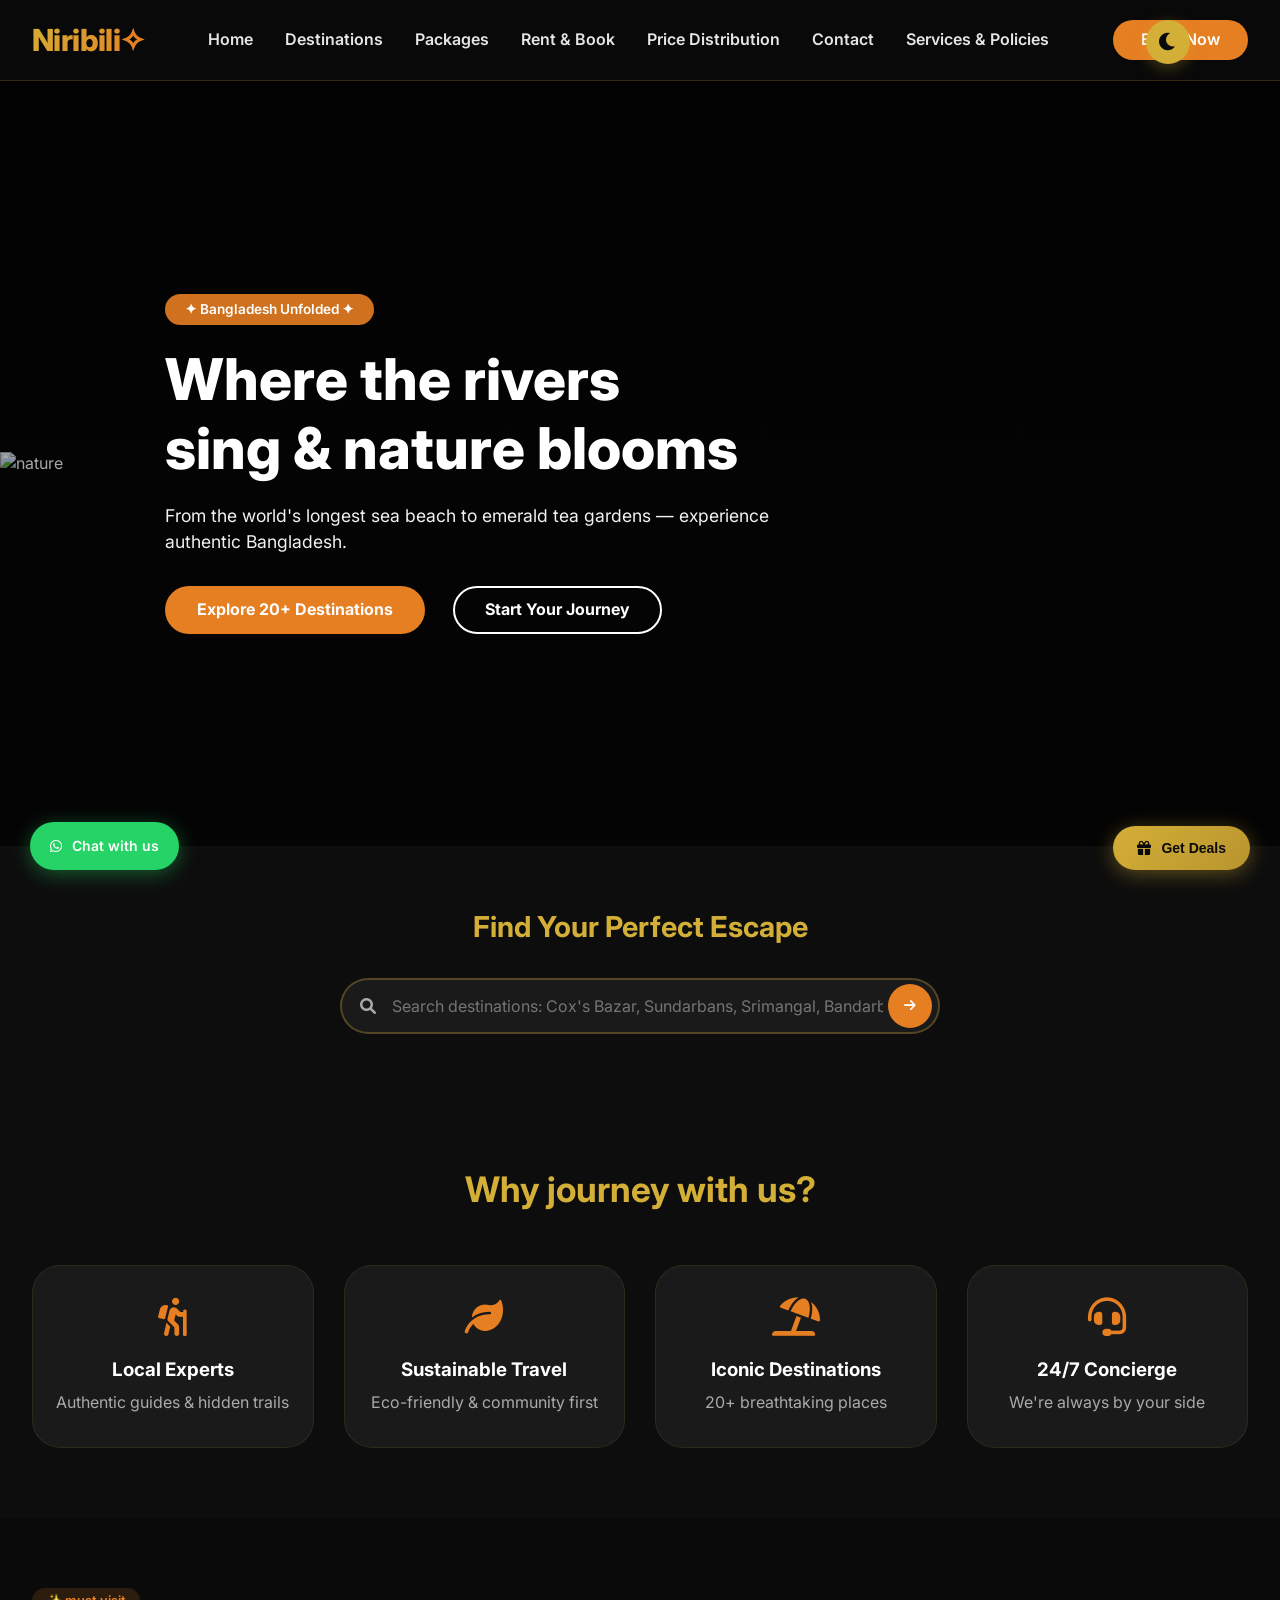
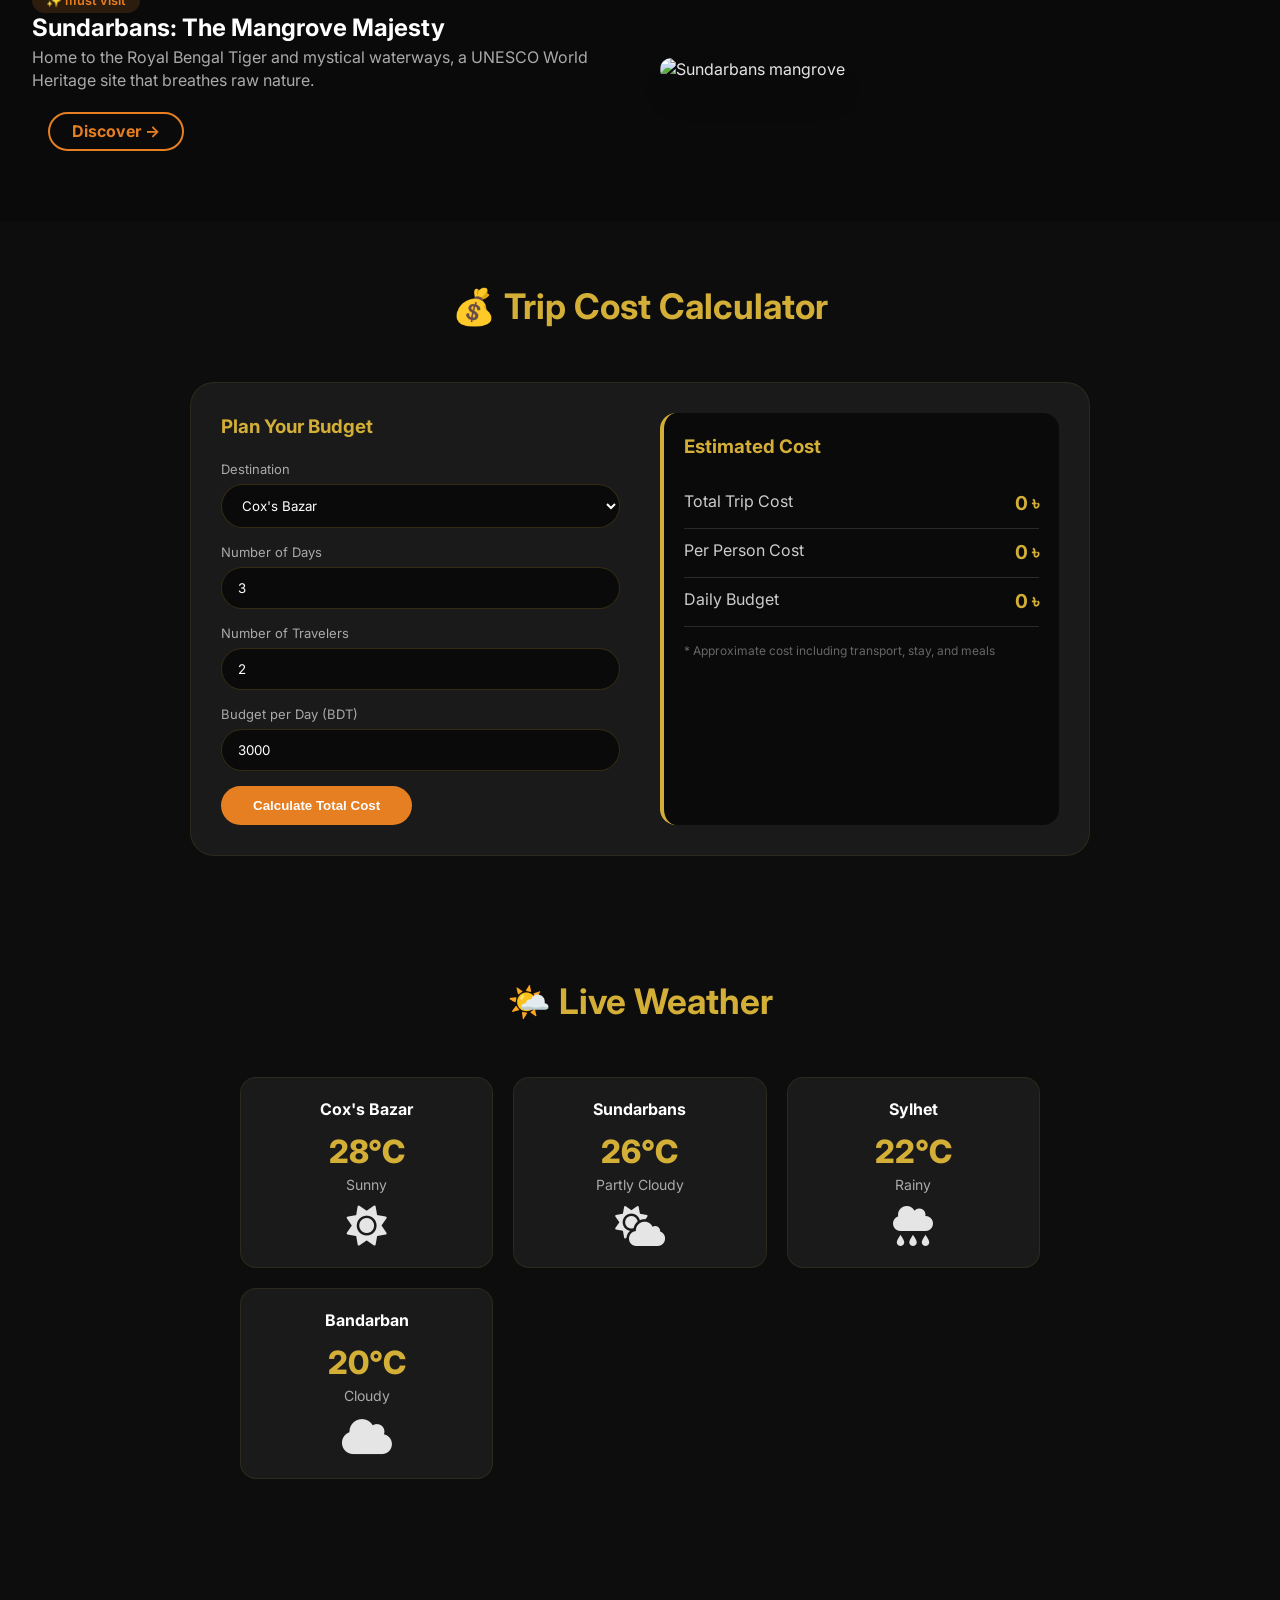
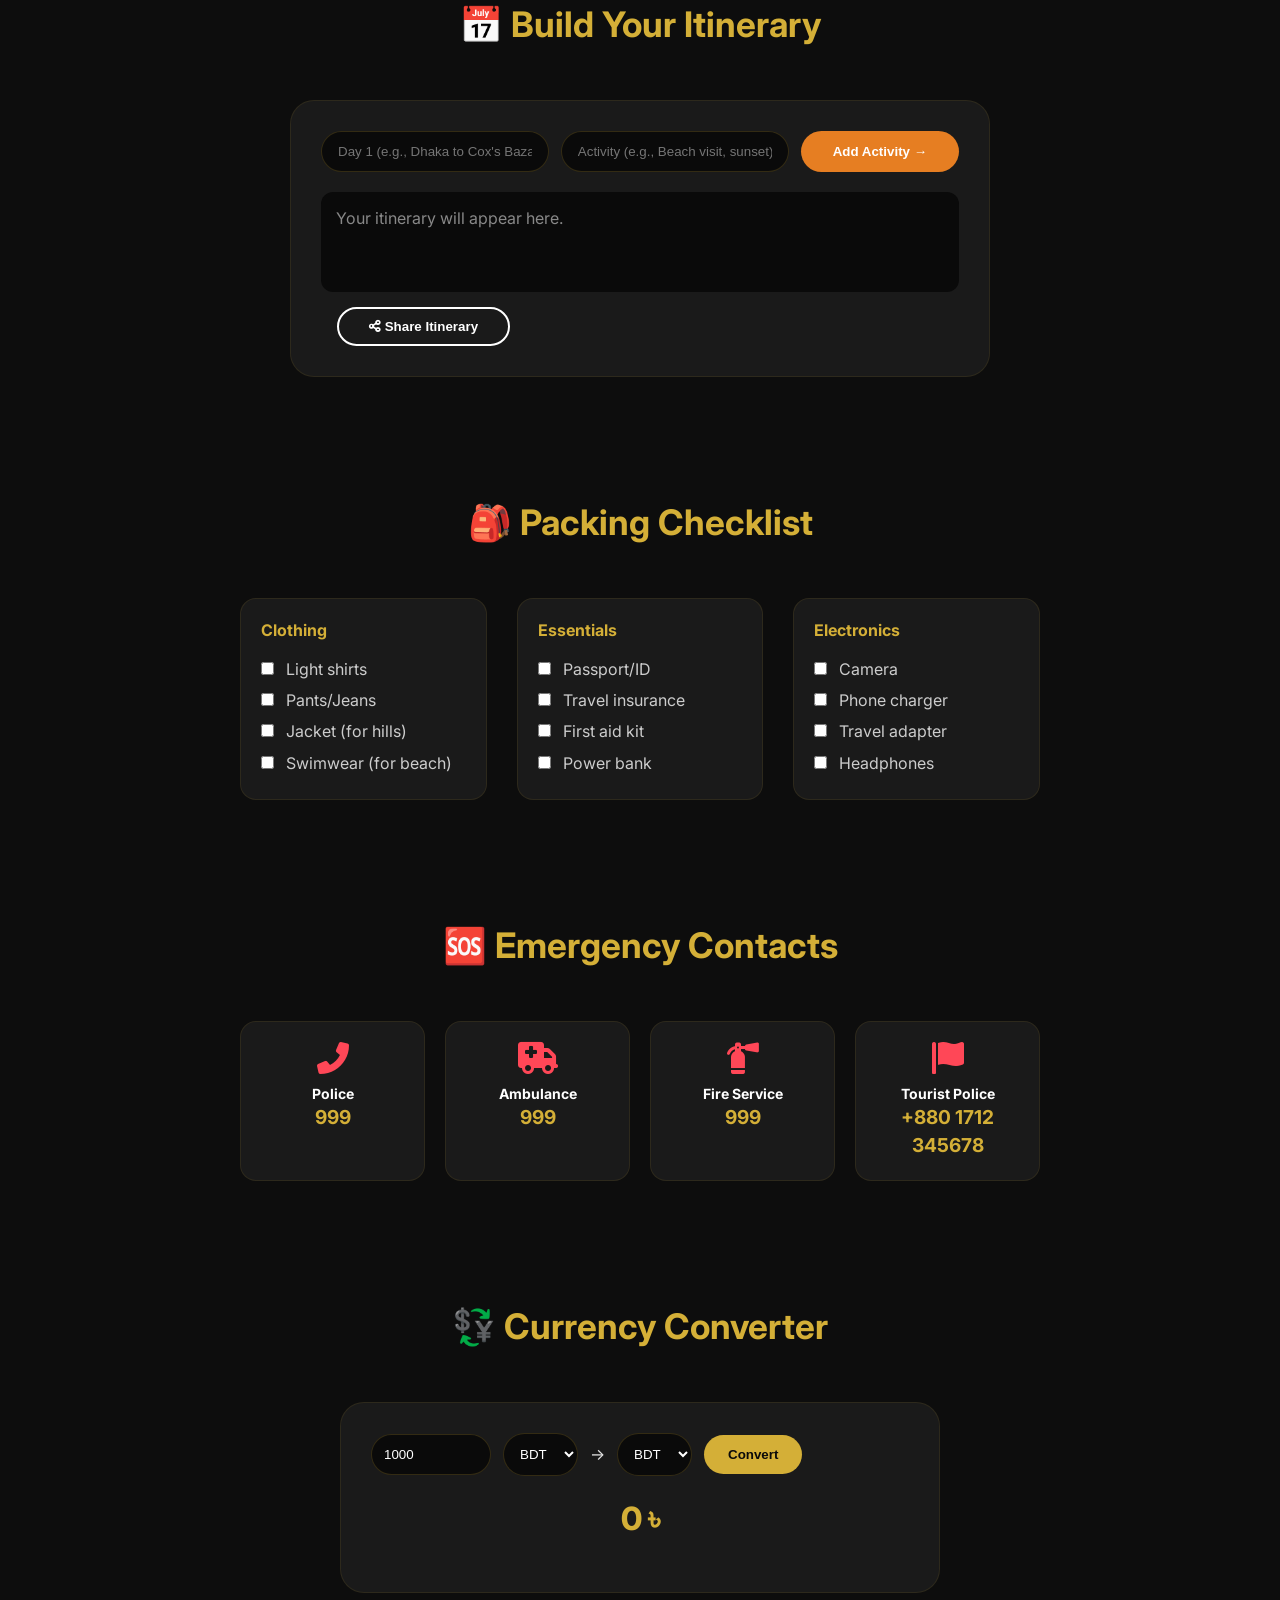
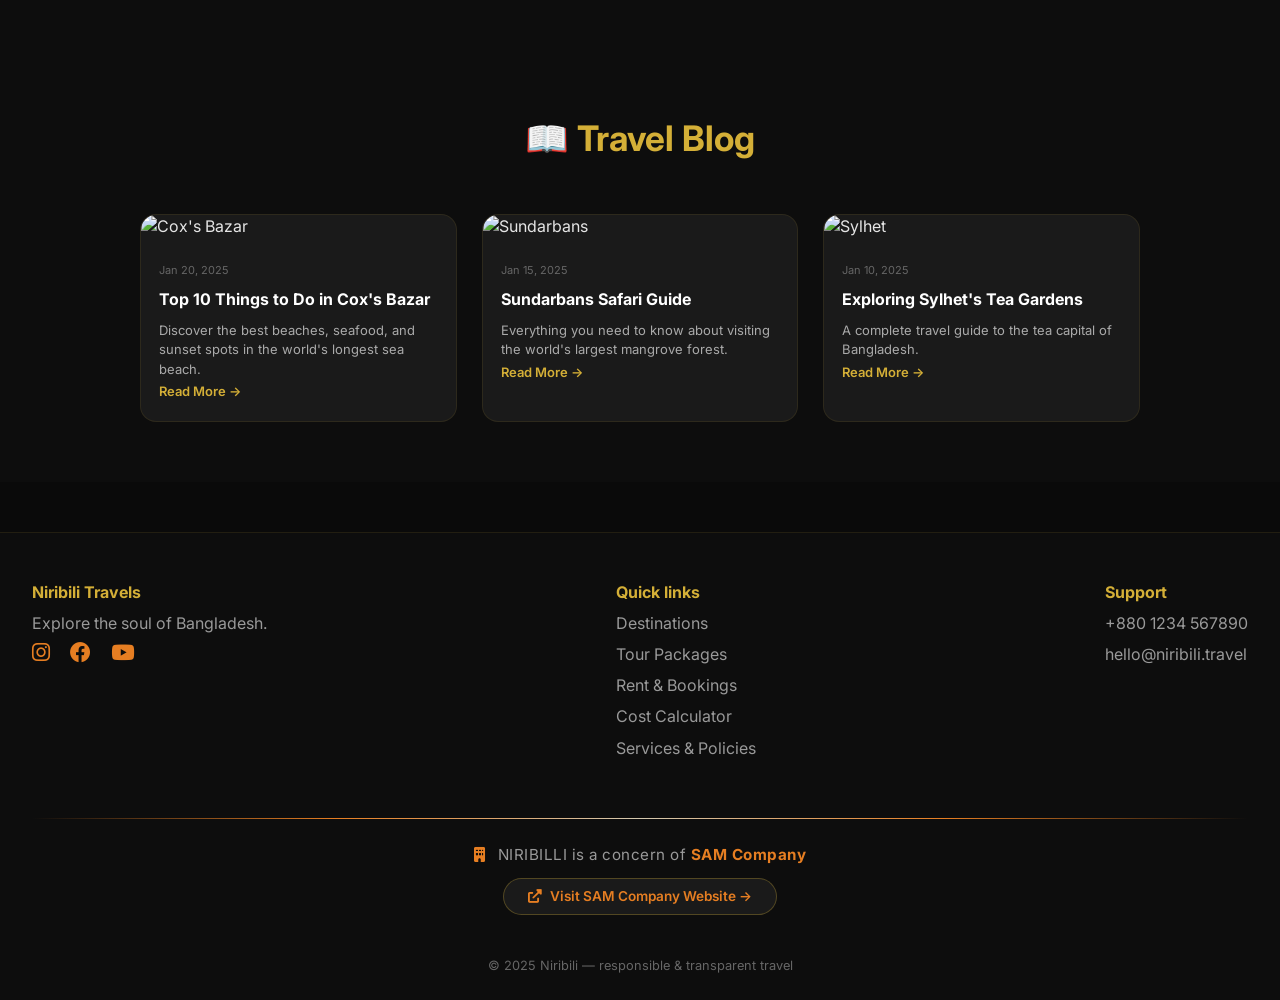
==== commit 5c477b85: "Add hero image to index.html" ====
--- a/index.html
+++ b/index.html
@@ -28,6 +28,7 @@
   </nav>
 
   <section class="hero">
+    <img src="https://i0.wp.com/picjumbo.com/wp-content/uploads/beautiful-fall-nature-scenery-free-image.jpeg?w=600&quality=80" alt= nature>
     <div class="hero-overlay"></div>
     <div class="hero-content">
       <span class="hero-badge">✦ Bangladesh Unfolded ✦</span>
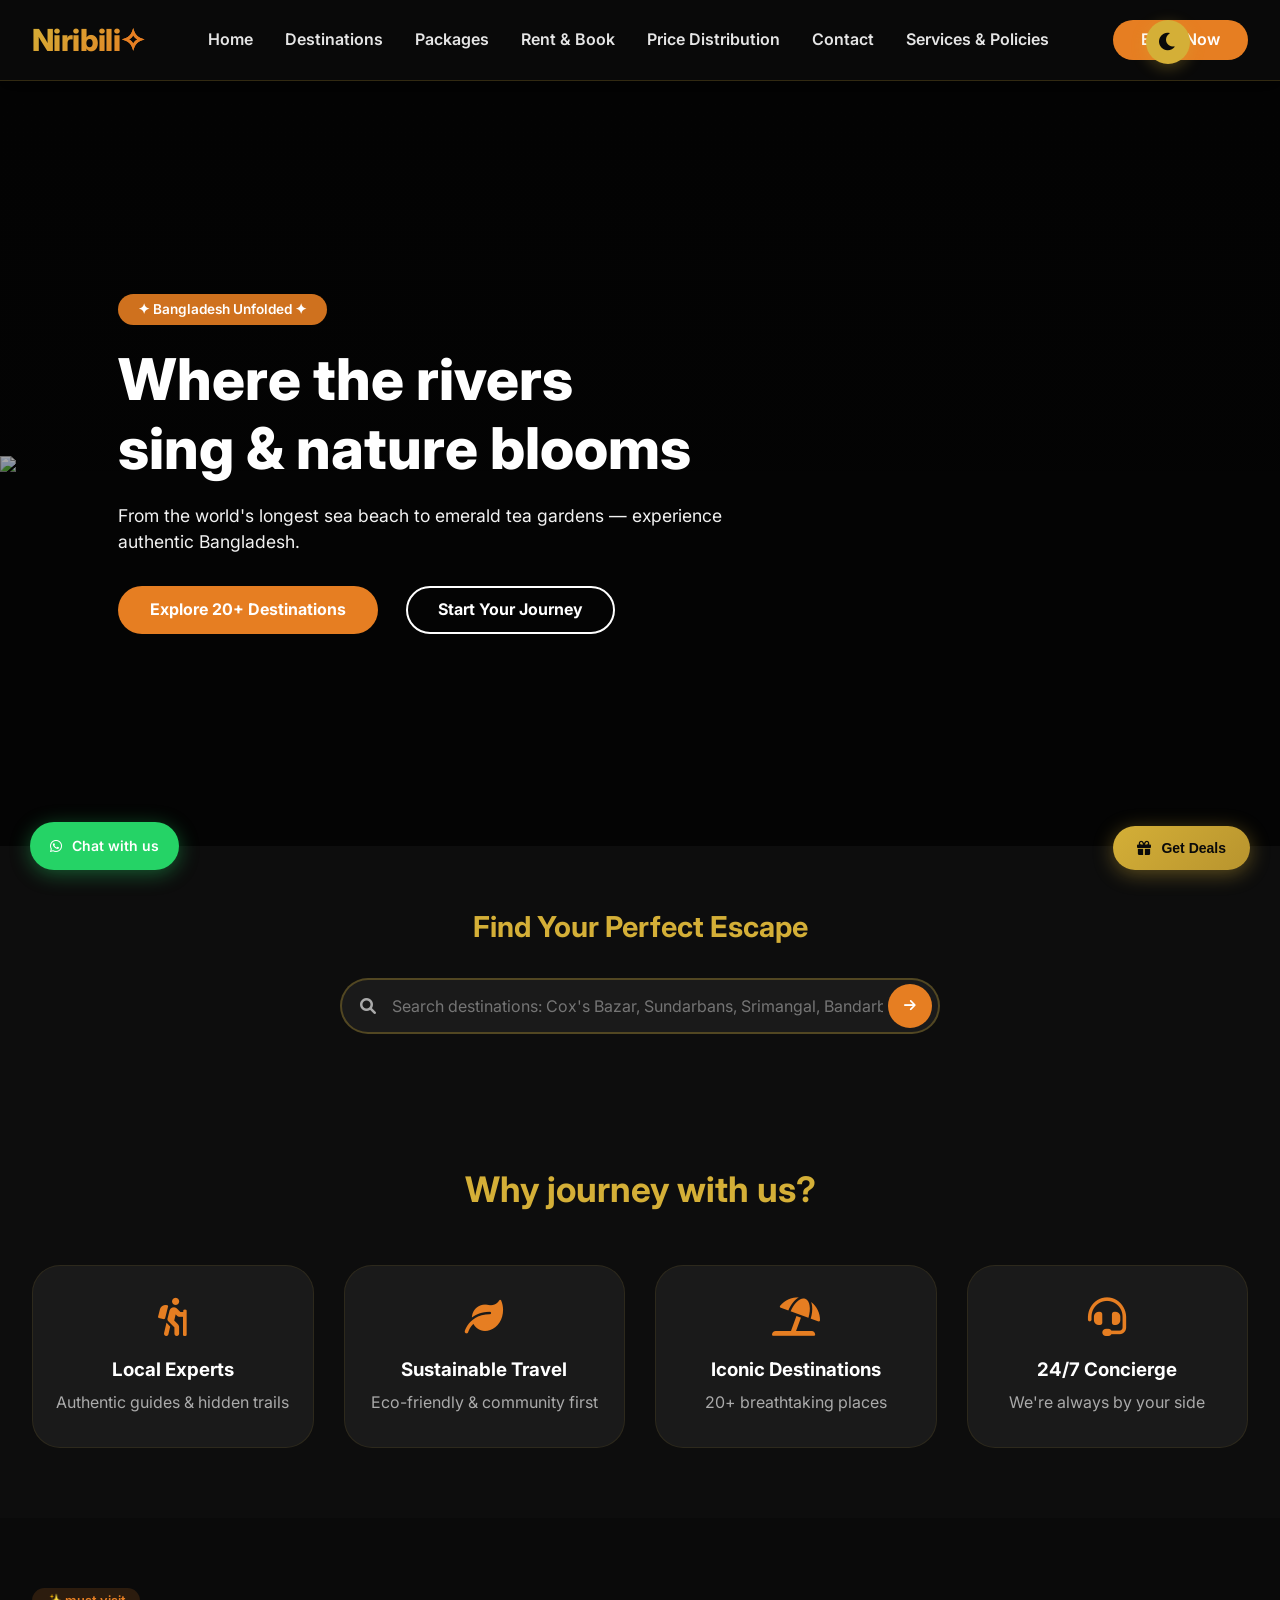
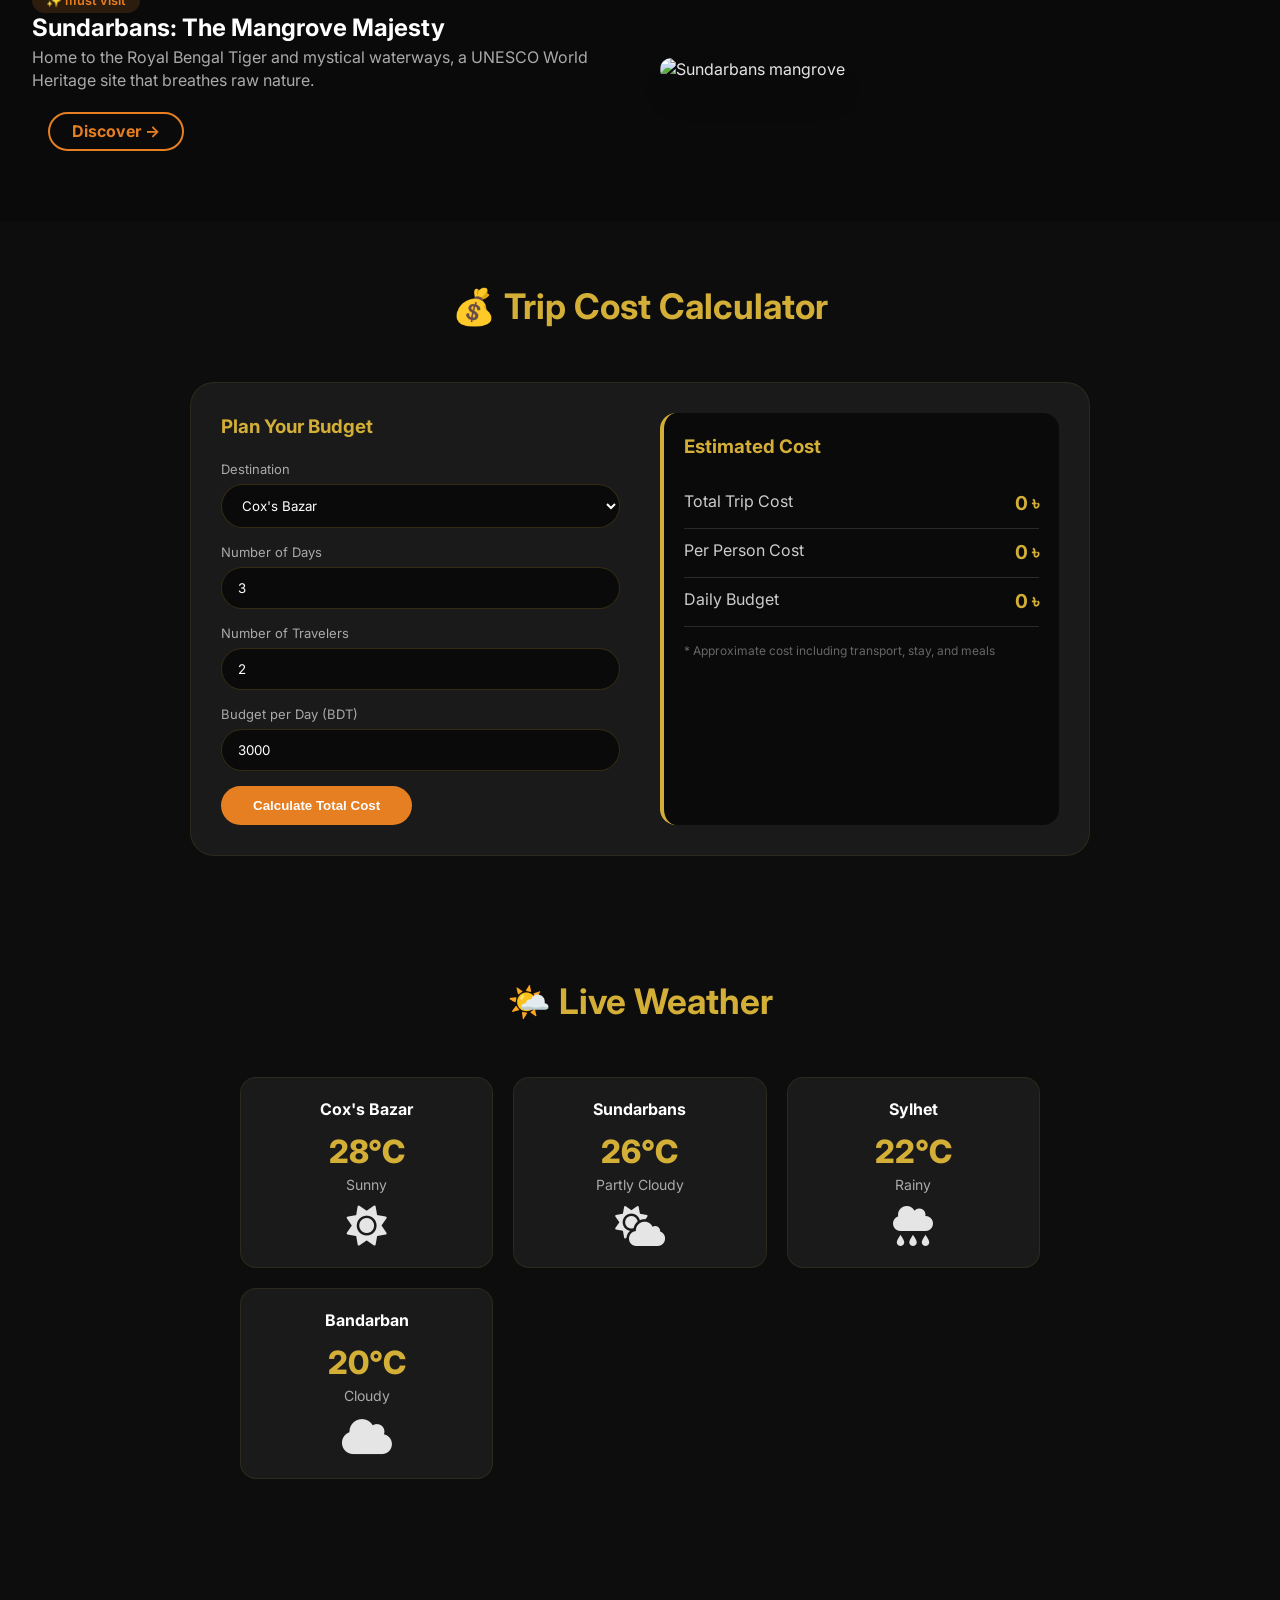
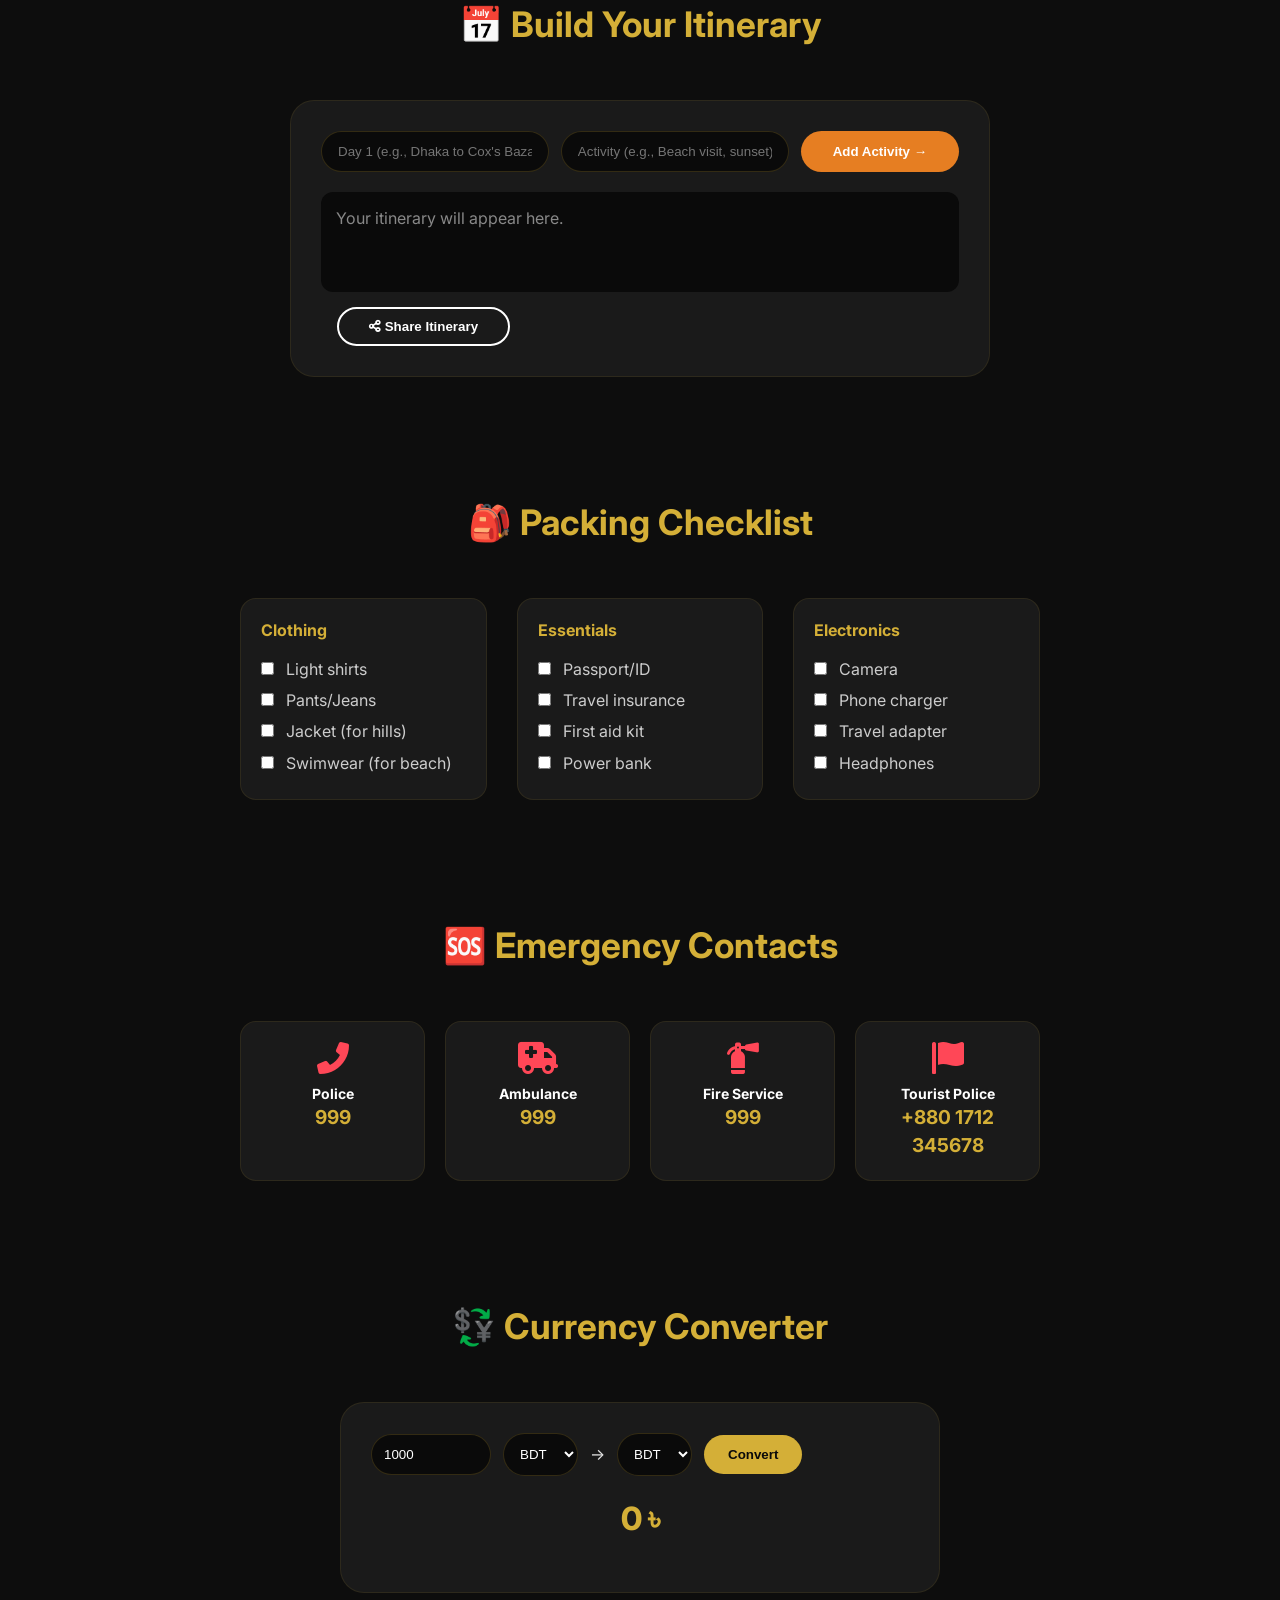
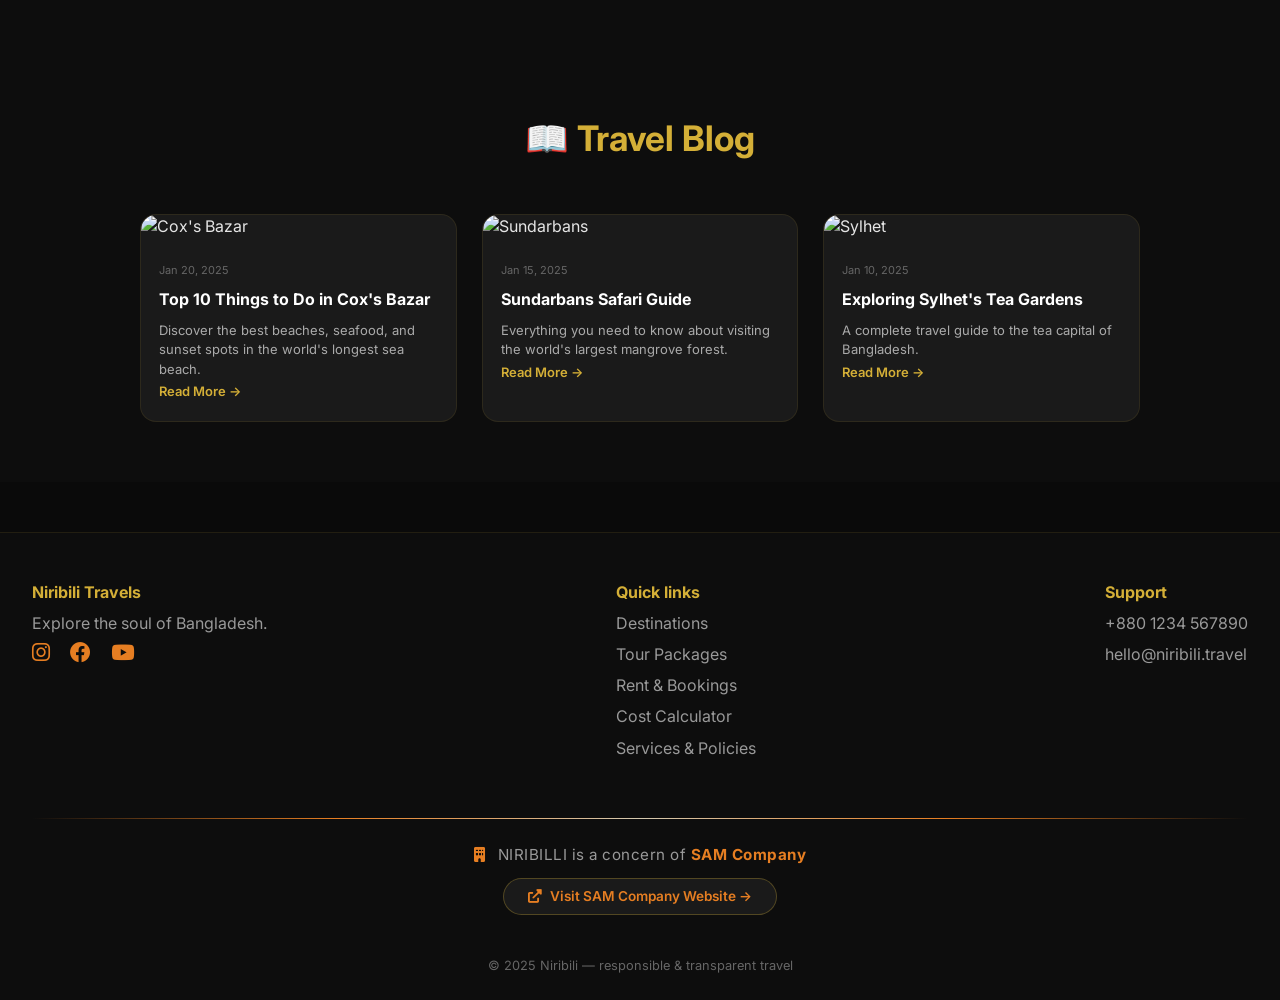
==== commit db80fa68: "Update hero image in index.html" ====
--- a/index.html
+++ b/index.html
@@ -28,7 +28,7 @@
   </nav>
 
   <section class="hero">
-    <img src="https://i0.wp.com/picjumbo.com/wp-content/uploads/beautiful-fall-nature-scenery-free-image.jpeg?w=600&quality=80" alt= nature>
+    <img src="https://media.istockphoto.com/id/517188688/photo/mountain-landscape.jpg?s=612x612&w=0&k=20&c=A63koPKaCyIwQWOTFBRWXj_PwCrR4cEoOw2S9Q7yVl8=" >
     <div class="hero-overlay"></div>
     <div class="hero-content">
       <span class="hero-badge">✦ Bangladesh Unfolded ✦</span>
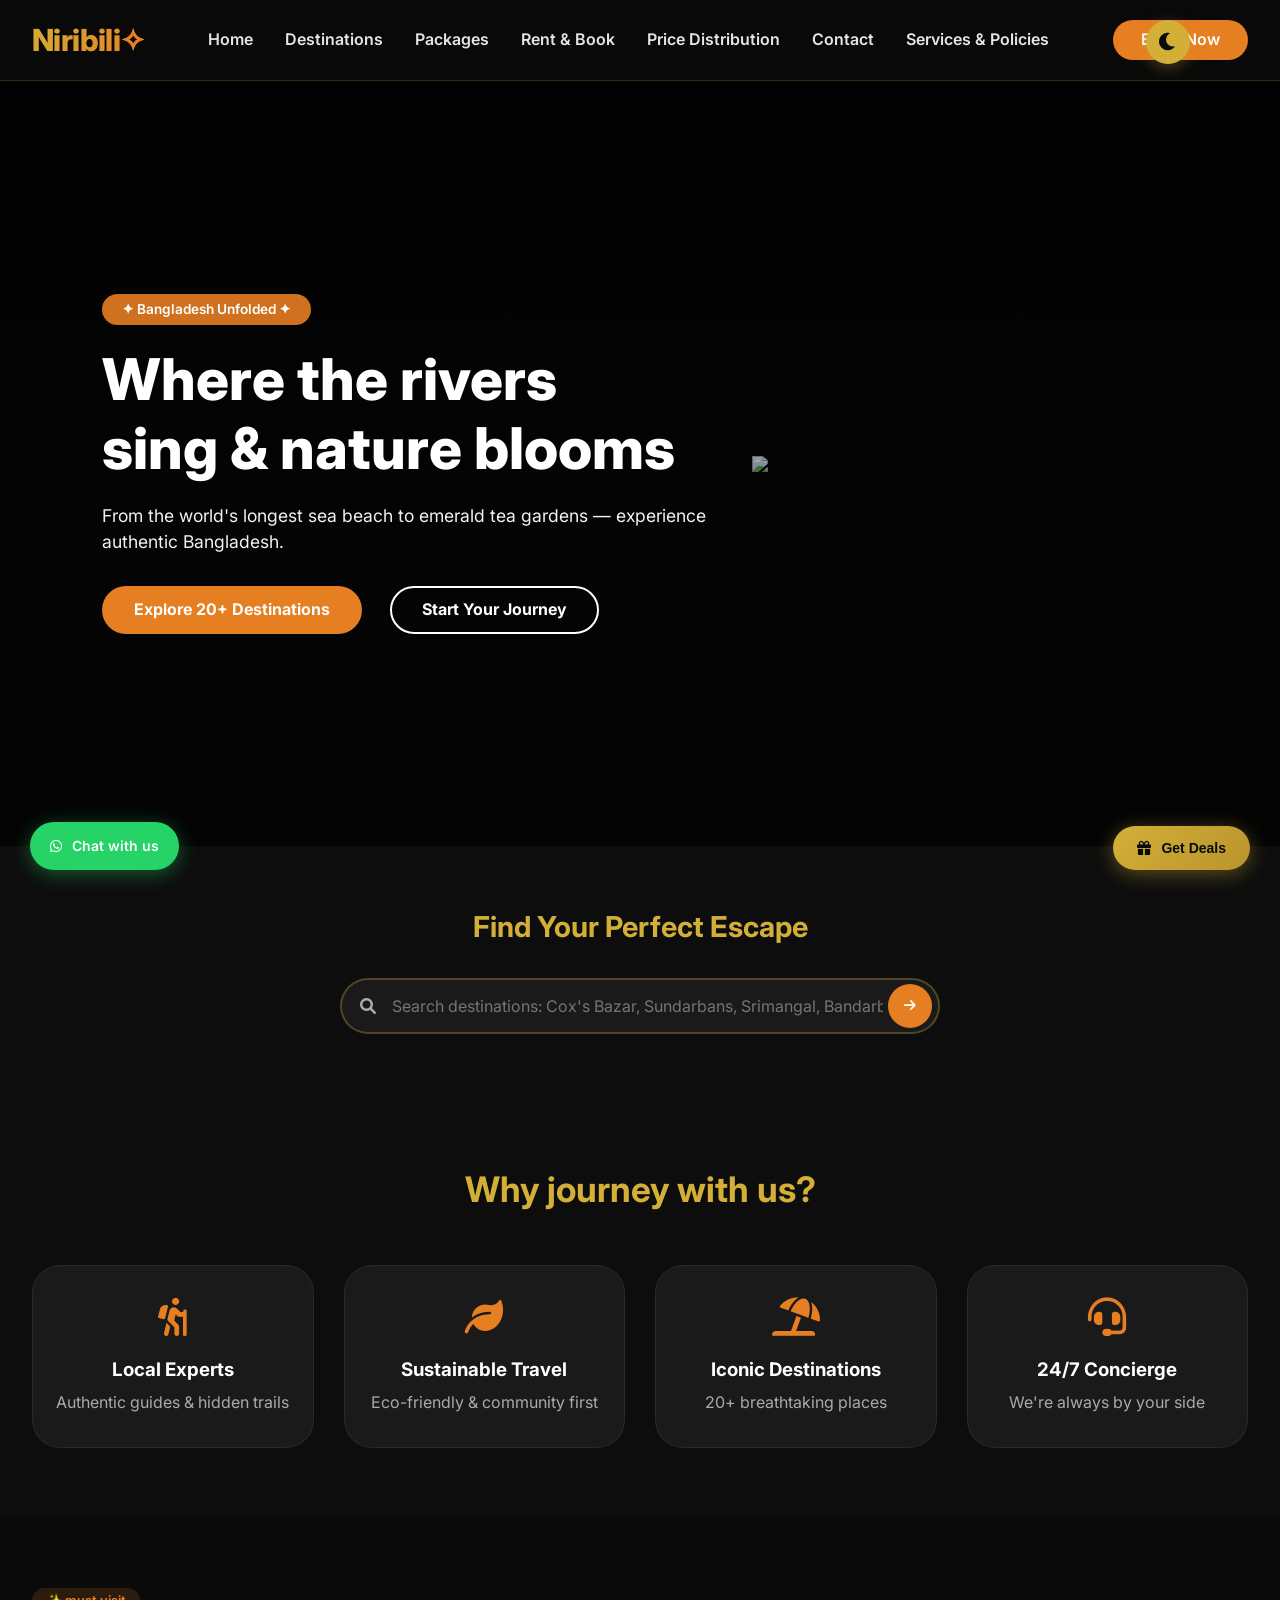
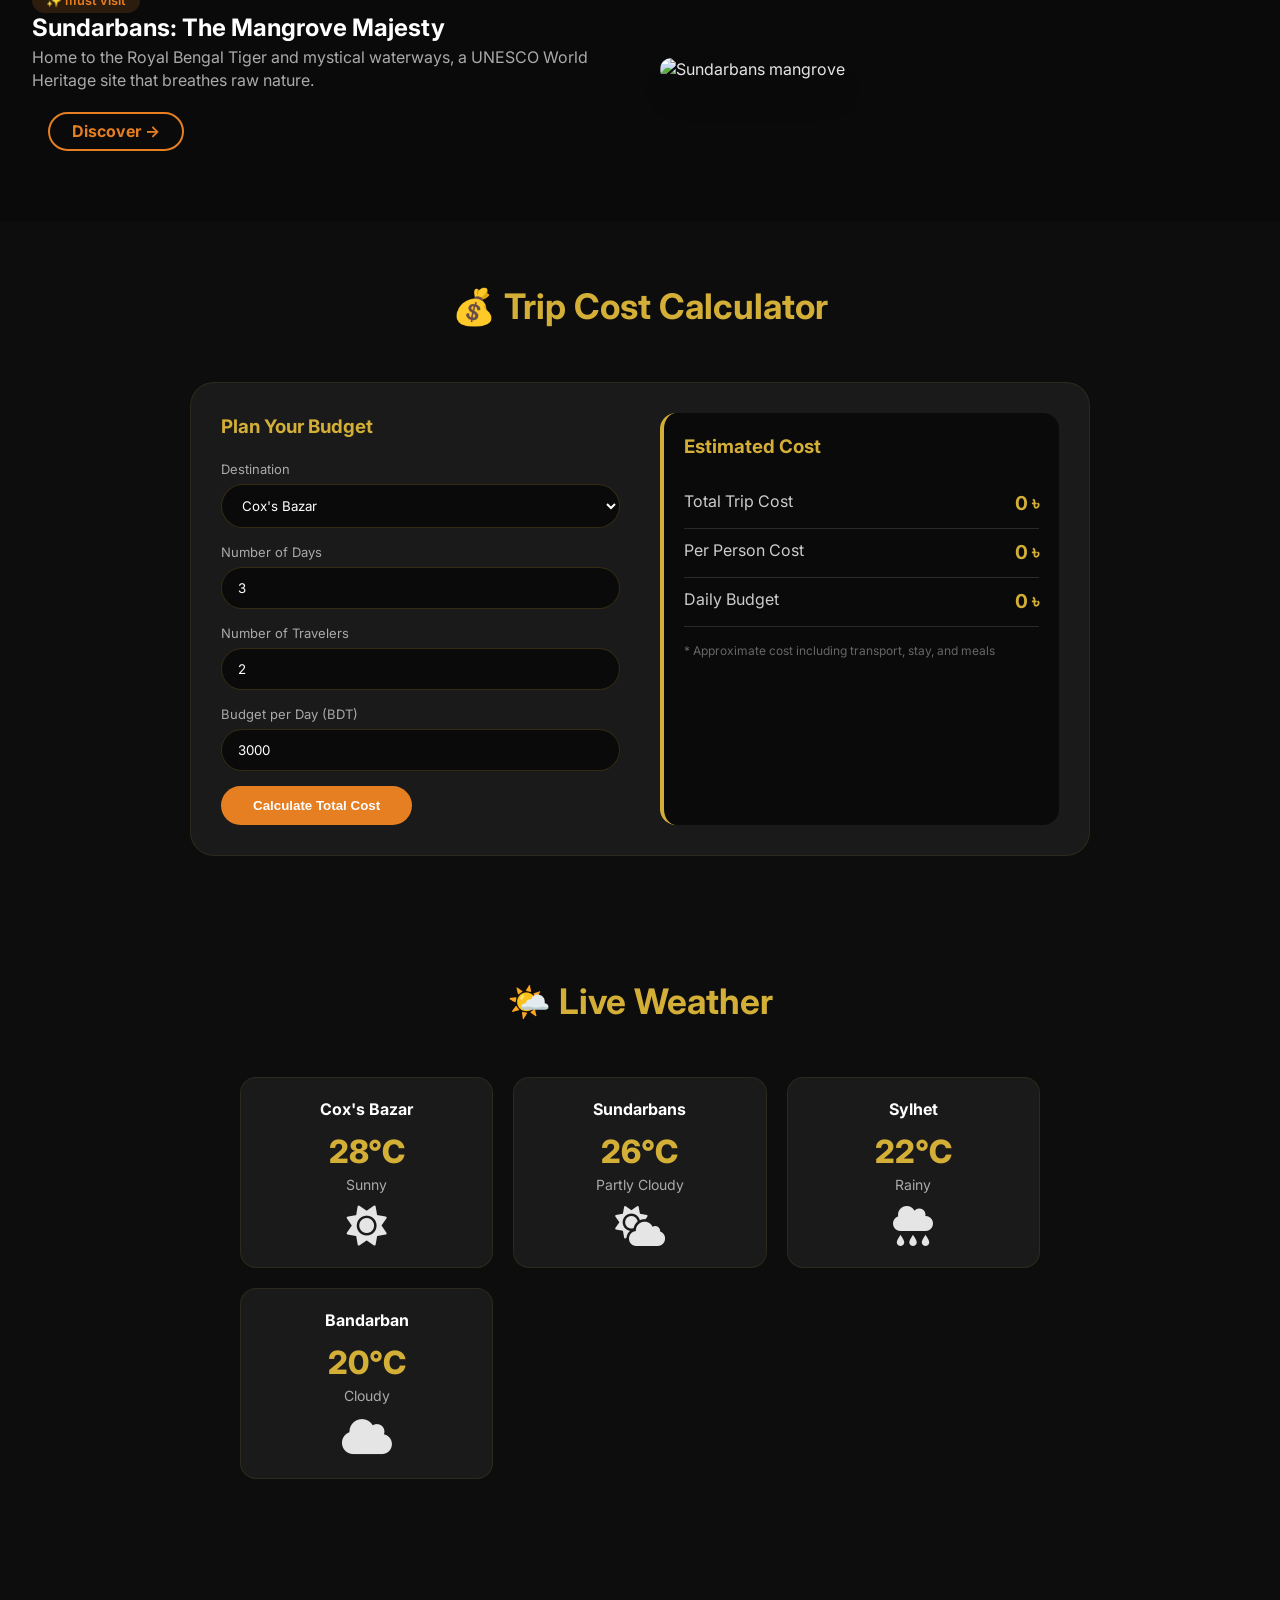
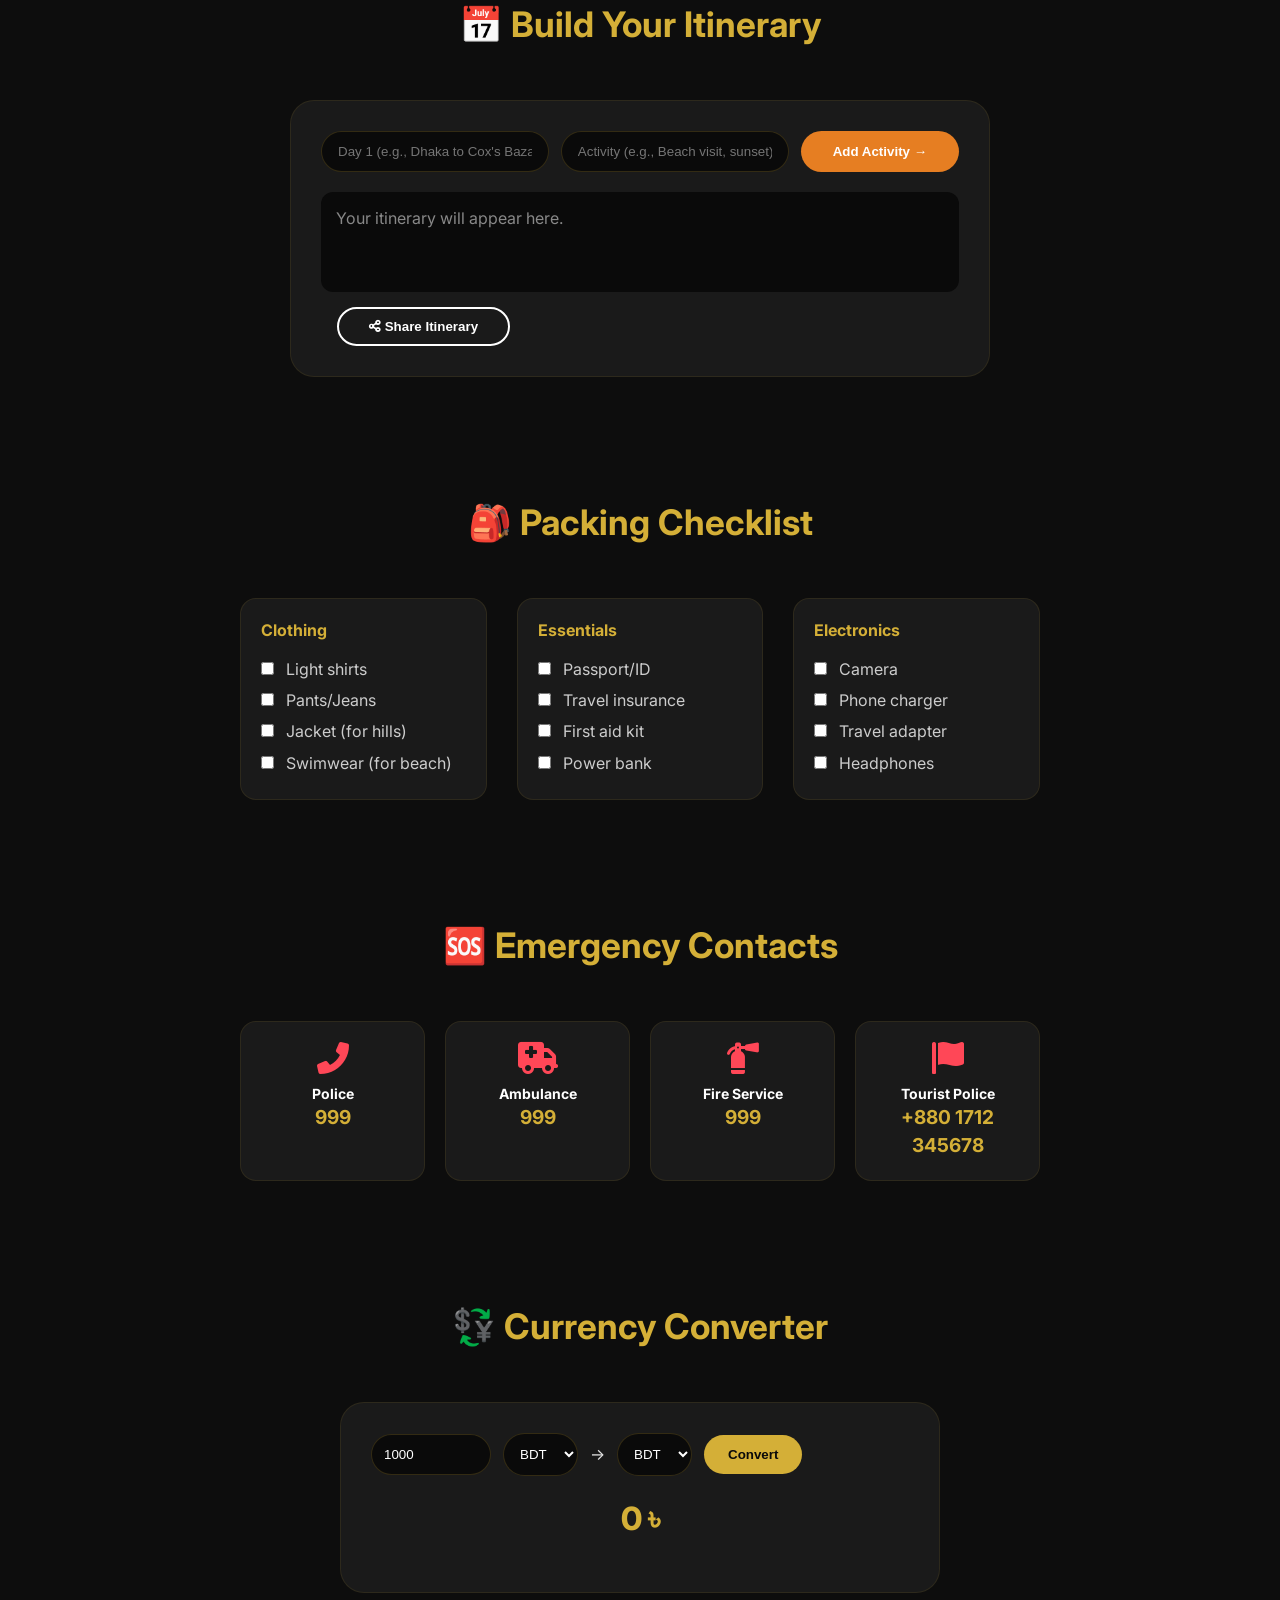
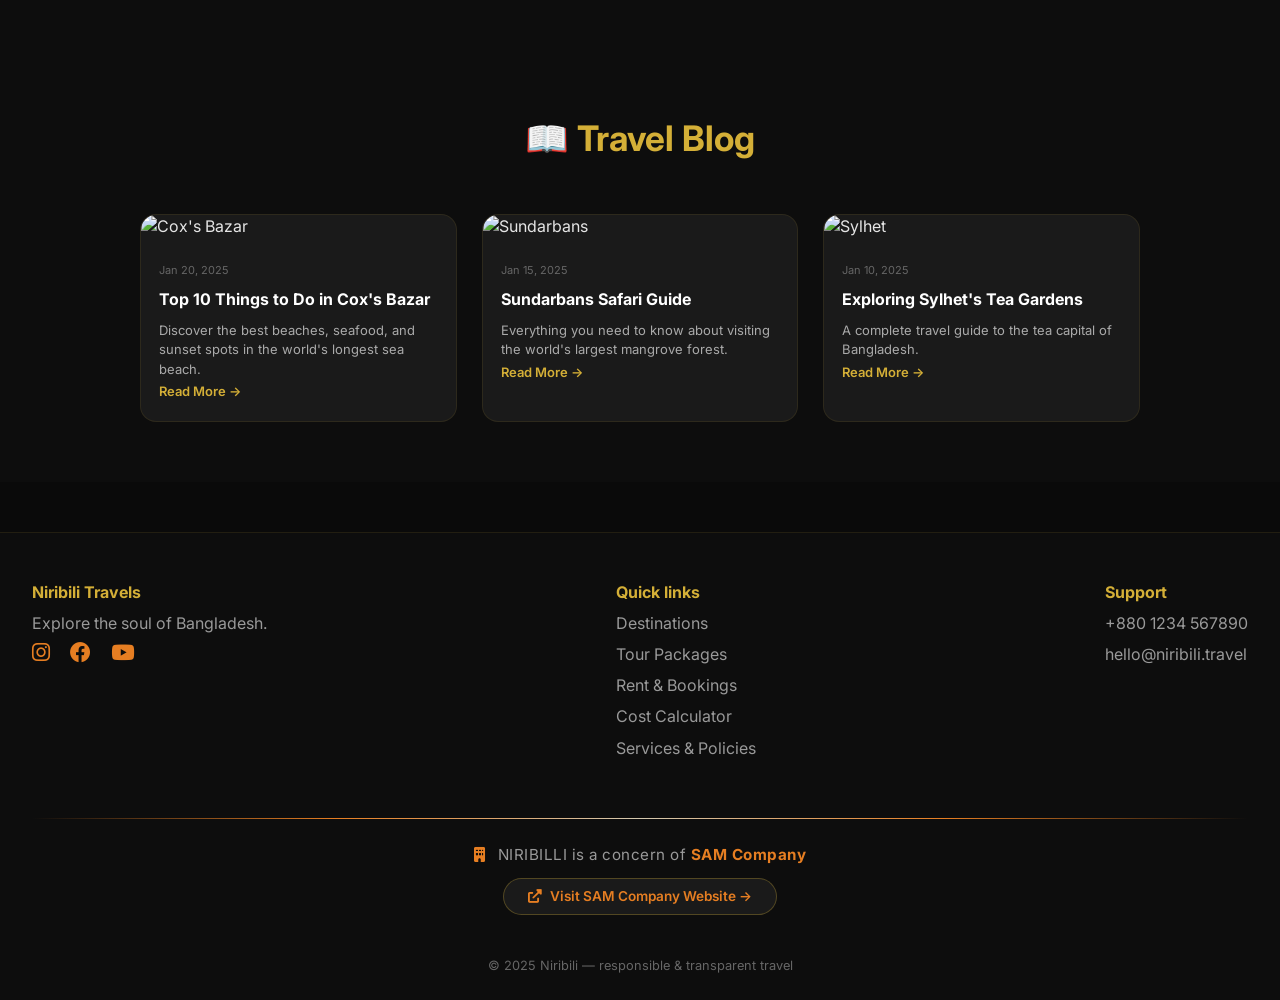
==== commit f9511873: "Add duplicate hero image in index.html Added a duplicate image to the hero section." ====
--- a/index.html
+++ b/index.html
@@ -28,7 +28,7 @@
   </nav>
 
   <section class="hero">
-    <img src="https://media.istockphoto.com/id/517188688/photo/mountain-landscape.jpg?s=612x612&w=0&k=20&c=A63koPKaCyIwQWOTFBRWXj_PwCrR4cEoOw2S9Q7yVl8=" >
+   
     <div class="hero-overlay"></div>
     <div class="hero-content">
       <span class="hero-badge">✦ Bangladesh Unfolded ✦</span>
@@ -39,6 +39,7 @@
         <a href="rent.html" class="btn-outline">Start Your Journey</a>
       </div>
     </div>
+     <img src="https://media.istockphoto.com/id/517188688/photo/mountain-landscape.jpg?s=612x612&w=0&k=20&c=A63koPKaCyIwQWOTFBRWXj_PwCrR4cEoOw2S9Q7yVl8=" >
   </section>
 
   <section class="search-section container">
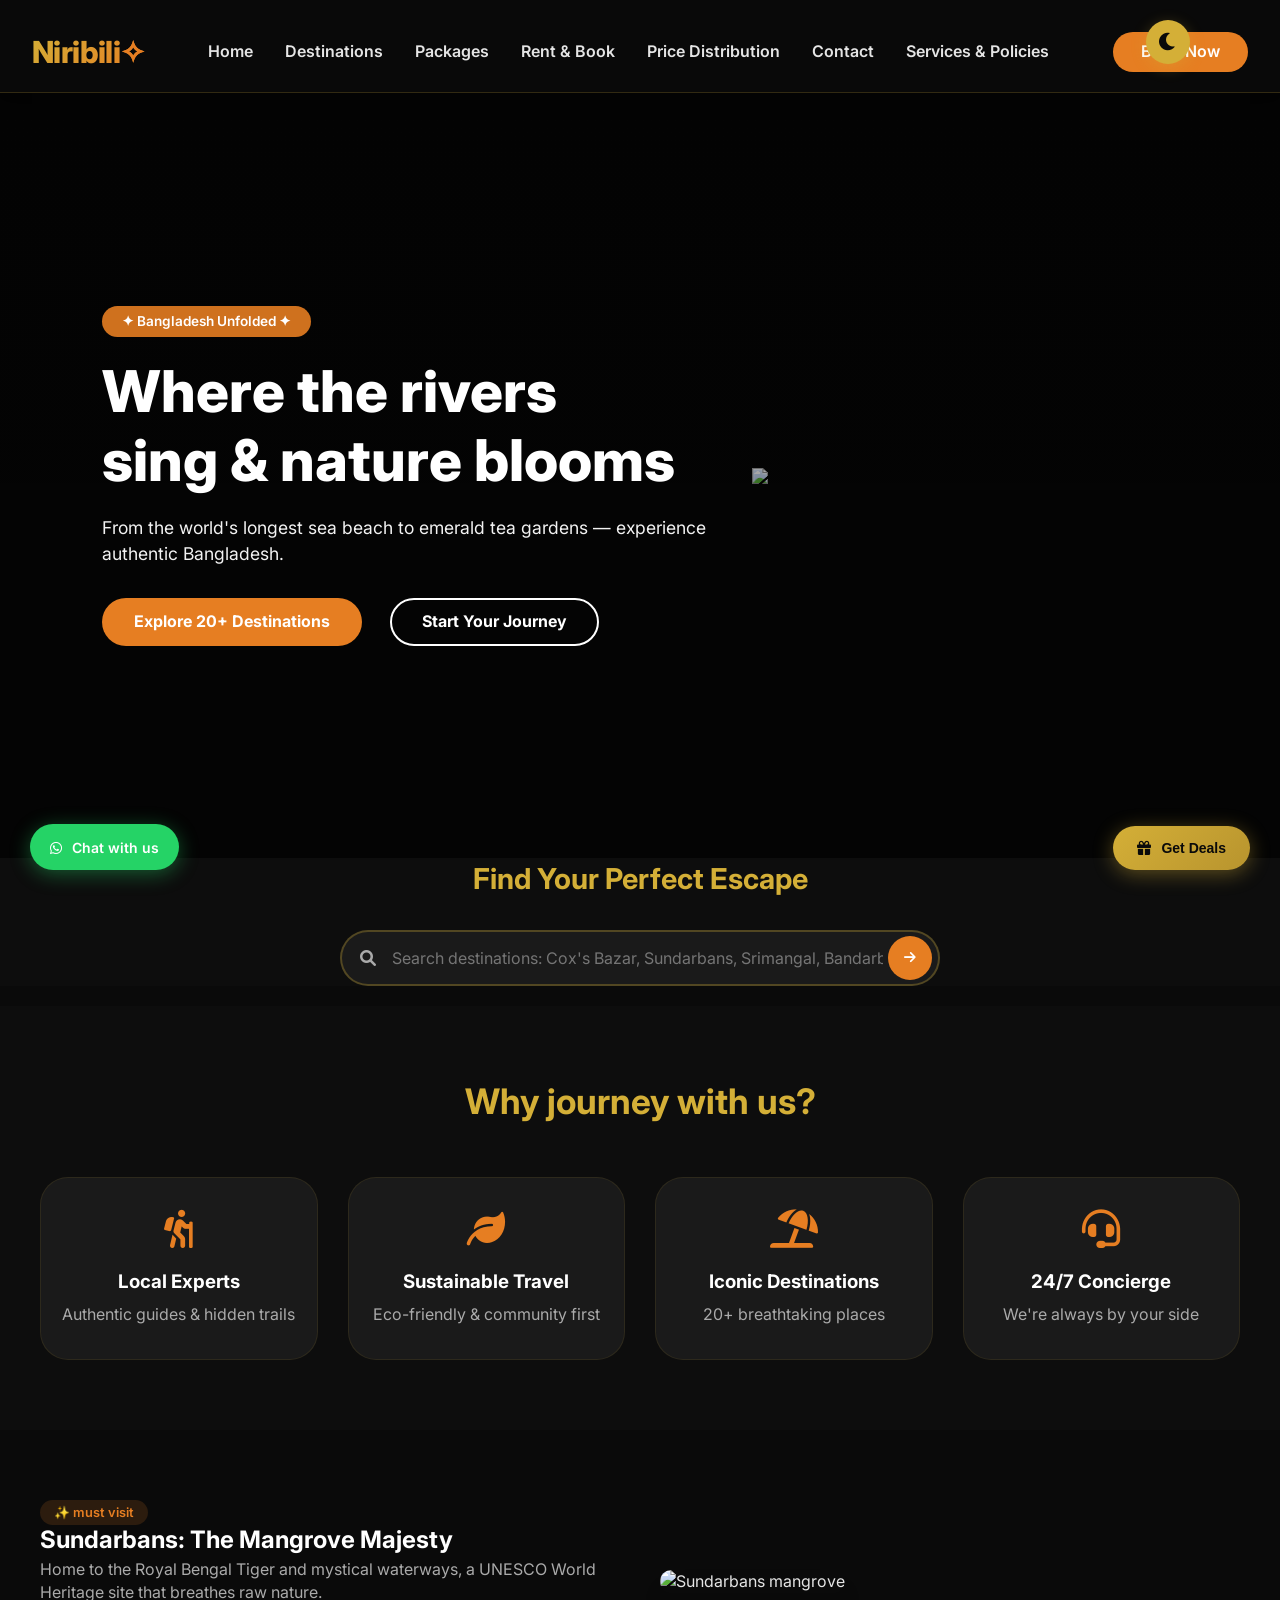
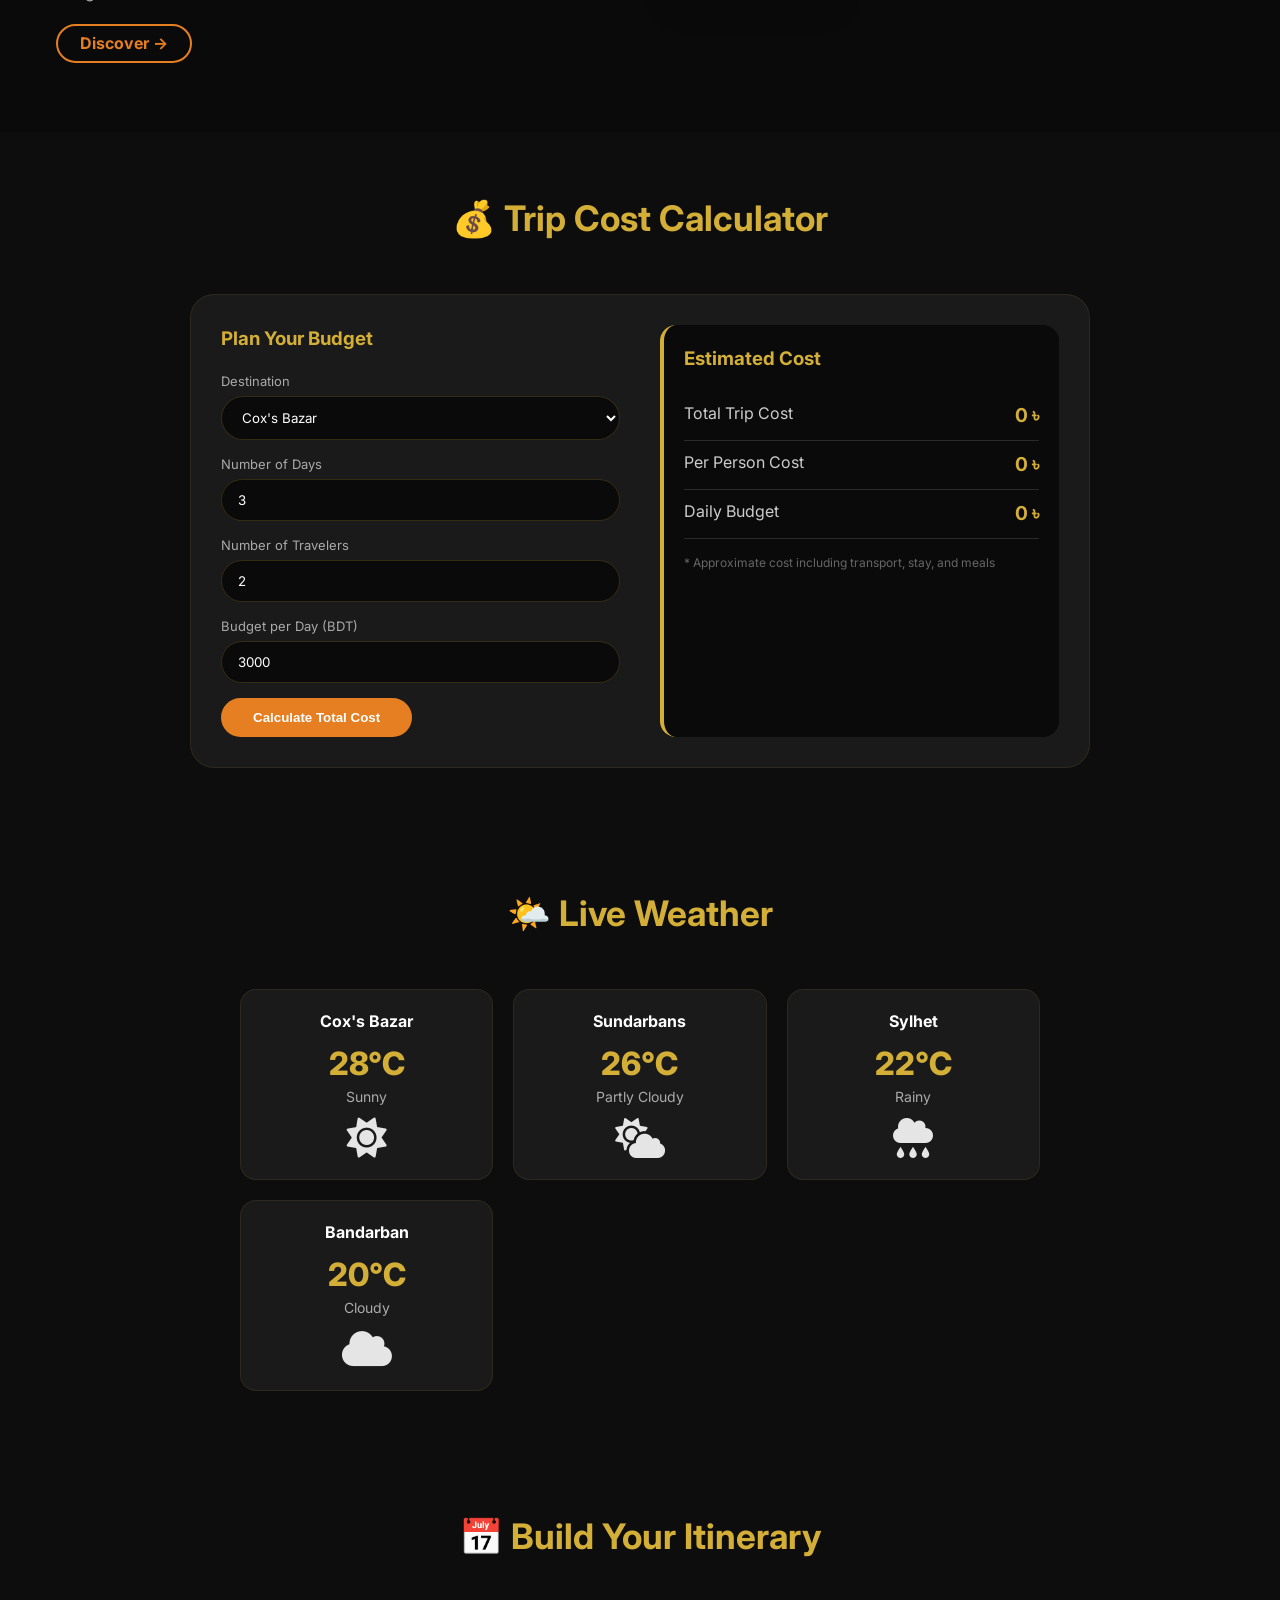
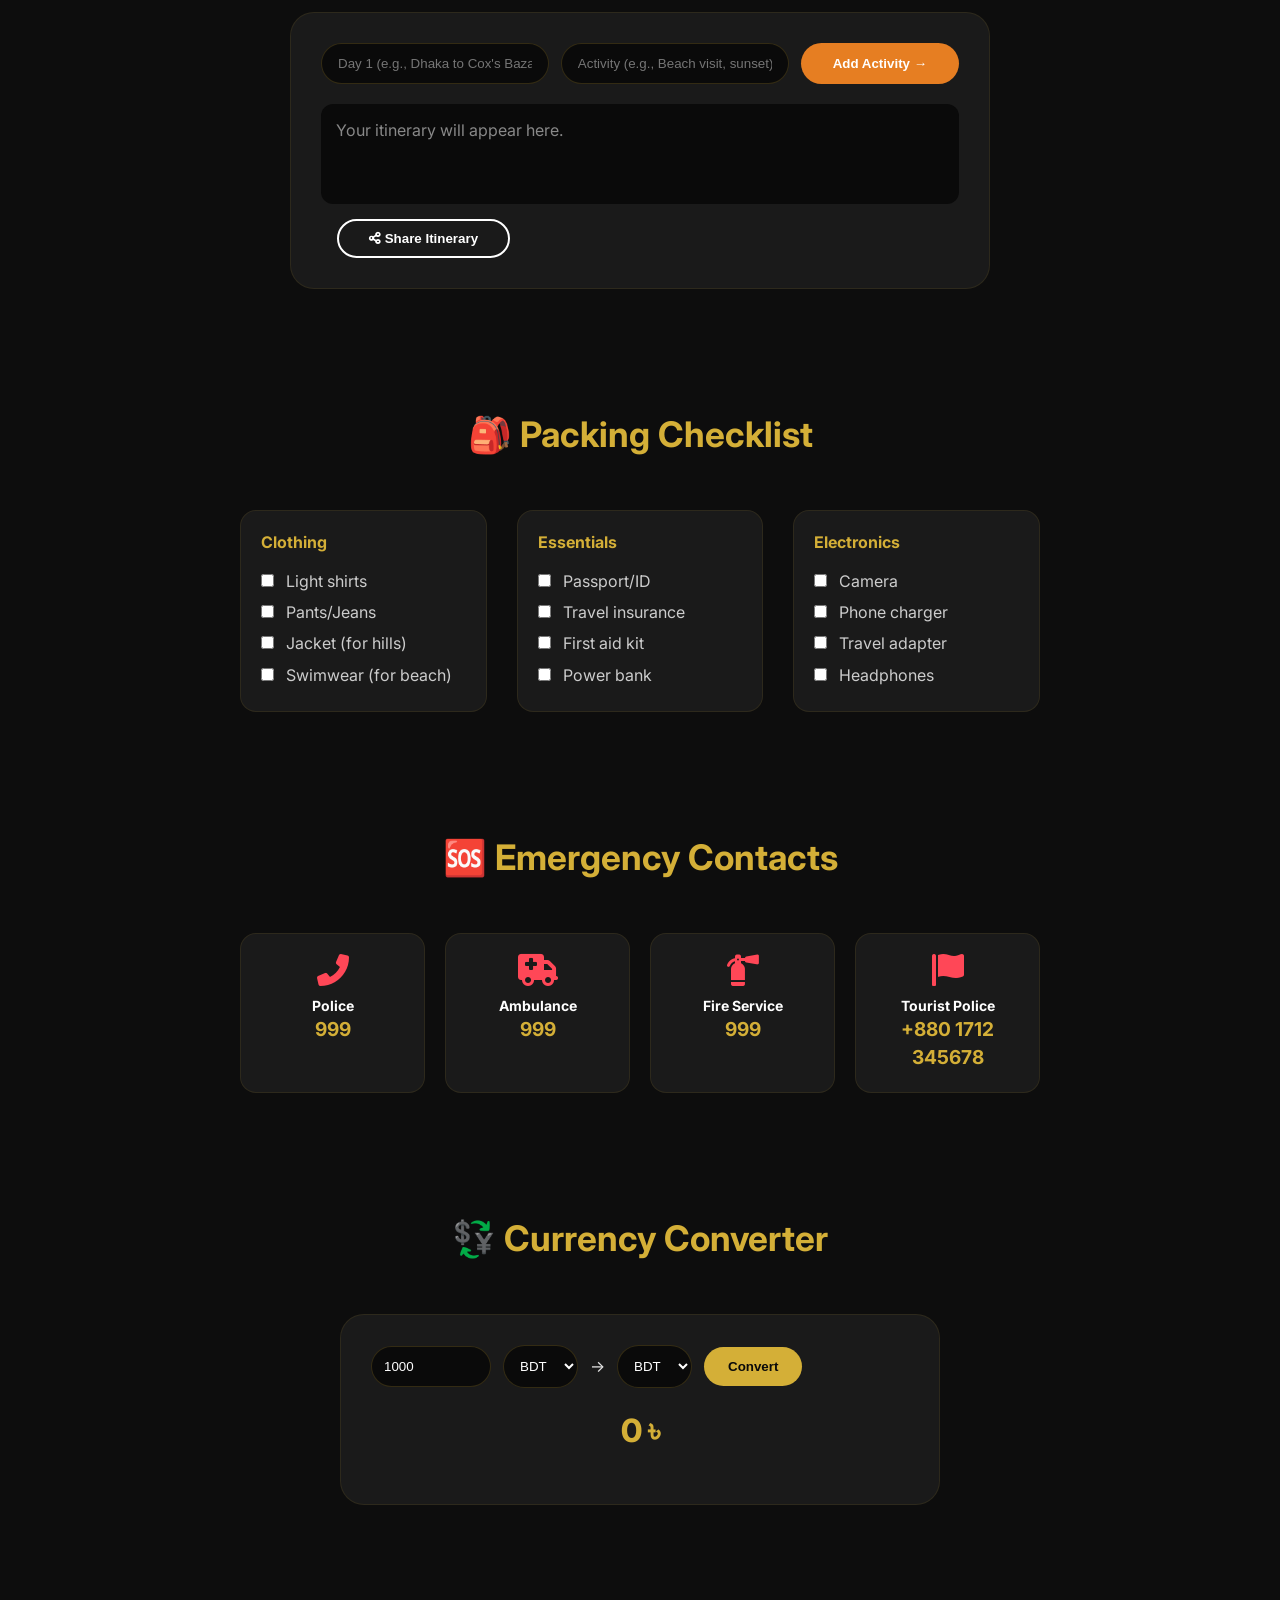
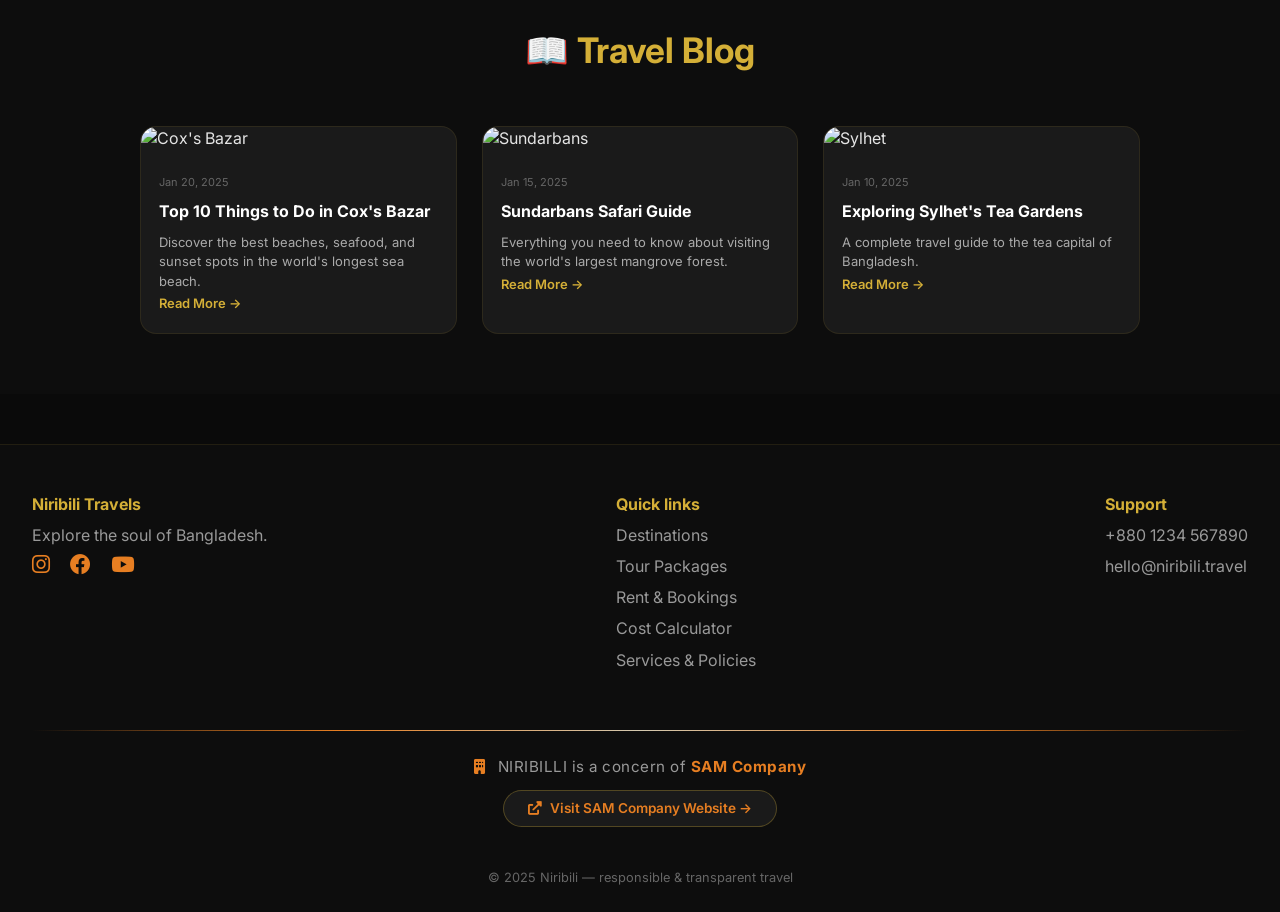
==== commit dee6f708: "Implement mobile navigation toggle with hamburger menu Added mobile navigation toggle functionality " ====
--- a/index.html
+++ b/index.html
@@ -387,4 +387,54 @@
   </footer>
   <script src="script.js"></script>
 </body>
+  <!-- Mobile Navigation Toggle (for hamburger menu) -->
+<script>
+    // Create hamburger menu for mobile
+    document.addEventListener('DOMContentLoaded', function() {
+        const navLinks = document.querySelector('.nav-links');
+        const navContainer = document.querySelector('.nav-container');
+        
+        if (navContainer && navLinks && !document.querySelector('.hamburger')) {
+            const hamburger = document.createElement('button');
+            hamburger.className = 'hamburger';
+            hamburger.innerHTML = '<i class="fas fa-bars"></i>';
+            hamburger.style.cssText = `
+                display: none;
+                background: none;
+                border: none;
+                font-size: 28px;
+                color: #D4AF37;
+                cursor: pointer;
+                padding: 8px;
+            `;
+            
+            // Only show on mobile
+            if (window.innerWidth <= 768) {
+                hamburger.style.display = 'block';
+            }
+            window.addEventListener('resize', function() {
+                if (window.innerWidth <= 768) {
+                    hamburger.style.display = 'block';
+                } else {
+                    hamburger.style.display = 'none';
+                    navLinks.classList.remove('open');
+                }
+            });
+            
+            navContainer.insertBefore(hamburger, navLinks);
+            
+            hamburger.addEventListener('click', function(e) {
+                e.stopPropagation();
+                navLinks.classList.toggle('open');
+            });
+            
+            document.addEventListener('click', function(e) {
+                if (!navContainer.contains(e.target)) {
+                    navLinks.classList.remove('open');
+                }
+            });
+        }
+    });
+</script>
+  
 </html>
--- a/style.css
+++ b/style.css
@@ -1358,3 +1358,557 @@
 .cost-table .profit-positive {
     color: #2e7d32 !important;
 }
+
+/* ============================================
+   MOBILE RESPONSIVENESS – ALL DEVICES
+   ============================================ */
+
+/* Mobile First Approach */
+* {
+    -webkit-tap-highlight-color: transparent;
+}
+
+/* ===== EXTRA SMALL DEVICES (iPhone Mini, SE, small Android) ===== */
+@media (max-width: 380px) {
+    /* Navigation */
+    .nav-container {
+        padding: 12px 16px !important;
+        gap: 10px !important;
+    }
+    .logo {
+        font-size: 1.3rem !important;
+    }
+    .logo img.site-logo {
+        max-height: 30px !important;
+    }
+    .nav-links {
+        gap: 12px !important;
+        flex-wrap: wrap !important;
+        justify-content: center !important;
+    }
+    .nav-links a {
+        font-size: 0.7rem !important;
+    }
+    .btn-book {
+        padding: 6px 16px !important;
+        font-size: 0.7rem !important;
+    }
+    .btn-luxury {
+        padding: 6px 14px !important;
+        font-size: 0.7rem !important;
+    }
+
+    /* Hero */
+    .hero-content h1 {
+        font-size: 1.8rem !important;
+    }
+    .hero-content p {
+        font-size: 0.85rem !important;
+    }
+    .hero-content {
+        margin-left: 5% !important;
+        padding-right: 5% !important;
+    }
+    .hero-badge {
+        font-size: 0.65rem !important;
+        padding: 4px 12px !important;
+    }
+    .btn-primary {
+        padding: 8px 18px !important;
+        font-size: 0.75rem !important;
+    }
+    .btn-outline {
+        padding: 8px 18px !important;
+        font-size: 0.75rem !important;
+        margin-left: 8px !important;
+    }
+
+    /* Cards */
+    .property-grid,
+    .destinations-grid,
+    .blog-grid {
+        grid-template-columns: 1fr !important;
+        gap: 16px !important;
+    }
+    .property-card .property-img,
+    .dest-card img,
+    .blog-card img {
+        height: 160px !important;
+    }
+
+    /* Sections */
+    .container {
+        padding: 0 16px !important;
+    }
+    .section-title {
+        font-size: 1.5rem !important;
+    }
+    .features-grid,
+    .services-grid,
+    .packing-grid {
+        grid-template-columns: 1fr !important;
+        gap: 16px !important;
+    }
+
+    /* Footer */
+    .footer-container {
+        flex-direction: column !important;
+        gap: 20px !important;
+        padding: 0 16px !important;
+    }
+    .footer-col {
+        width: 100% !important;
+    }
+
+    /* Forms */
+    .form-row {
+        flex-direction: column !important;
+    }
+    .contact-form-container {
+        padding: 16px !important;
+    }
+    .contact-form-container input,
+    .contact-form-container textarea {
+        padding: 10px !important;
+        font-size: 14px !important;
+    }
+
+    /* AI Chat */
+    .ai-chat-widget {
+        width: 280px !important;
+        height: 400px !important;
+        right: 10px !important;
+        bottom: 70px !important;
+    }
+    .ai-chat-messages {
+        padding: 12px !important;
+        min-height: 200px !important;
+    }
+    .ai-message {
+        font-size: 12px !important;
+        padding: 8px 12px !important;
+    }
+    .ai-chat-input input {
+        font-size: 13px !important;
+        padding: 10px 14px !important;
+    }
+    .ai-chat-input button {
+        padding: 10px 16px !important;
+        font-size: 12px !important;
+    }
+
+    /* Floating Elements */
+    .whatsapp-float {
+        padding: 8px 12px !important;
+        font-size: 11px !important;
+        bottom: 15px !important;
+        left: 15px !important;
+    }
+    .whatsapp-float .whatsapp-text {
+        display: none !important;
+    }
+    .whatsapp-float {
+        border-radius: 50% !important;
+        width: 44px !important;
+        height: 44px !important;
+        justify-content: center !important;
+    }
+
+    .ai-chat-btn {
+        width: 44px !important;
+        height: 44px !important;
+        bottom: 15px !important;
+        right: 15px !important;
+    }
+    .ai-chat-btn i {
+        font-size: 20px !important;
+    }
+
+    #leadTrigger {
+        padding: 10px 16px !important;
+        font-size: 11px !important;
+        bottom: 15px !important;
+        right: 15px !important;
+    }
+
+    .theme-toggle {
+        width: 34px !important;
+        height: 34px !important;
+        font-size: 14px !important;
+        top: 12px !important;
+        right: 60px !important;
+    }
+
+    #backToTop {
+        width: 38px !important;
+        height: 38px !important;
+        font-size: 16px !important;
+        bottom: 70px !important;
+        right: 15px !important;
+    }
+
+    /* Package Cards */
+    .package-card {
+        width: 100% !important;
+        padding: 20px !important;
+    }
+    .package-price {
+        font-size: 1.3rem !important;
+    }
+
+    /* Tables */
+    .cost-table th,
+    .cost-table td {
+        padding: 6px 4px !important;
+        font-size: 0.6rem !important;
+    }
+    .cost-table-wrapper {
+        overflow-x: auto !important;
+    }
+    .filter-bar {
+        flex-direction: column !important;
+        align-items: stretch !important;
+        padding: 12px 16px !important;
+        border-radius: 20px !important;
+    }
+    .filter-sort {
+        flex-direction: column !important;
+    }
+    .filter-input input {
+        font-size: 13px !important;
+        padding: 10px 14px !important;
+    }
+
+    /* Calculator */
+    .calc-grid {
+        grid-template-columns: 1fr !important;
+        padding: 16px !important;
+    }
+    .calc-row input,
+    .calc-row select {
+        font-size: 13px !important;
+        padding: 10px !important;
+    }
+
+    /* Weather */
+    .weather-grid {
+        grid-template-columns: 1fr 1fr !important;
+        gap: 12px !important;
+    }
+
+    /* Currency */
+    .currency-row {
+        flex-direction: column !important;
+    }
+    .currency-row input {
+        width: 100% !important;
+    }
+    .currency-row select {
+        width: 100% !important;
+    }
+
+    /* Lead Popup */
+    .lead-popup-content {
+        padding: 30px 20px !important;
+        max-width: 95% !important;
+        margin: 10px !important;
+    }
+    .lead-popup-content h2 {
+        font-size: 1.3rem !important;
+    }
+
+    /* Hamburger Menu */
+    .hamburger {
+        display: block !important;
+    }
+    .nav-links {
+        display: none !important;
+        flex-direction: column !important;
+        width: 100% !important;
+        padding: 15px 0 !important;
+        gap: 12px !important;
+        background: inherit !important;
+    }
+    .nav-links.open {
+        display: flex !important;
+    }
+    .nav-container {
+        flex-wrap: wrap !important;
+    }
+}
+
+/* ===== SMALL PHONES (iPhone SE, Galaxy S8) ===== */
+@media (min-width: 381px) and (max-width: 480px) {
+    .nav-container {
+        padding: 14px 18px !important;
+        gap: 12px !important;
+    }
+    .logo {
+        font-size: 1.5rem !important;
+    }
+    .nav-links {
+        gap: 14px !important;
+    }
+    .nav-links a {
+        font-size: 0.75rem !important;
+    }
+    .hero-content h1 {
+        font-size: 2.2rem !important;
+    }
+    .property-grid,
+    .destinations-grid,
+    .blog-grid {
+        grid-template-columns: 1fr 1fr !important;
+        gap: 16px !important;
+    }
+    .section-title {
+        font-size: 1.8rem !important;
+    }
+    .container {
+        padding: 0 20px !important;
+    }
+    .footer-container {
+        flex-direction: column !important;
+        gap: 24px !important;
+    }
+    .form-row {
+        flex-direction: column !important;
+    }
+    .ai-chat-widget {
+        width: 310px !important;
+        height: 420px !important;
+        right: 12px !important;
+        bottom: 75px !important;
+    }
+    .whatsapp-float .whatsapp-text {
+        display: none !important;
+    }
+    .whatsapp-float {
+        border-radius: 50% !important;
+        width: 48px !important;
+        height: 48px !important;
+        justify-content: center !important;
+        padding: 0 !important;
+    }
+    .calc-grid {
+        grid-template-columns: 1fr !important;
+    }
+    .weather-grid {
+        grid-template-columns: 1fr 1fr !important;
+    }
+    .lead-popup-content {
+        padding: 35px 25px !important;
+        max-width: 95% !important;
+    }
+    .package-card {
+        width: 100% !important;
+    }
+
+    /* Hamburger Menu */
+    .hamburger {
+        display: block !important;
+    }
+    .nav-links {
+        display: none !important;
+        flex-direction: column !important;
+        width: 100% !important;
+        padding: 15px 0 !important;
+        gap: 12px !important;
+    }
+    .nav-links.open {
+        display: flex !important;
+    }
+    .nav-container {
+        flex-wrap: wrap !important;
+    }
+}
+
+/* ===== TABLETS & iPADS ===== */
+@media (min-width: 481px) and (max-width: 1024px) {
+    .nav-container {
+        padding: 16px 24px !important;
+    }
+    .logo {
+        font-size: 1.7rem !important;
+    }
+    .nav-links {
+        gap: 20px !important;
+    }
+    .hero-content h1 {
+        font-size: 2.8rem !important;
+    }
+    .property-grid,
+    .destinations-grid,
+    .blog-grid {
+        grid-template-columns: repeat(2, 1fr) !important;
+        gap: 24px !important;
+    }
+    .features-grid {
+        grid-template-columns: 1fr 1fr !important;
+    }
+    .services-grid {
+        grid-template-columns: 1fr 1fr 1fr !important;
+    }
+    .packing-grid {
+        grid-template-columns: 1fr 1fr !important;
+    }
+    .container {
+        padding: 0 28px !important;
+    }
+    .footer-container {
+        grid-template-columns: 1fr 1fr !important;
+    }
+    .calc-grid {
+        grid-template-columns: 1fr 1fr !important;
+        padding: 24px !important;
+    }
+    .weather-grid {
+        grid-template-columns: repeat(2, 1fr) !important;
+    }
+    .currency-row {
+        flex-wrap: wrap !important;
+    }
+    .form-row {
+        flex-direction: column !important;
+    }
+    .ai-chat-widget {
+        width: 340px !important;
+        height: 460px !important;
+        right: 20px !important;
+        bottom: 90px !important;
+    }
+    .whatsapp-float {
+        padding: 12px 16px !important;
+        font-size: 13px !important;
+    }
+    .whatsapp-float .whatsapp-text {
+        display: inline-block !important;
+    }
+    .package-card {
+        width: 280px !important;
+    }
+    .packages-section {
+        gap: 20px !important;
+    }
+
+    /* Hamburger Menu (Tablet) */
+    .hamburger {
+        display: none !important;
+    }
+    .nav-links {
+        display: flex !important;
+        flex-direction: row !important;
+        width: auto !important;
+        padding: 0 !important;
+        gap: 20px !important;
+    }
+}
+
+/* ===== LARGE SCREENS & DESKTOPS ===== */
+@media (min-width: 1025px) {
+    .property-grid,
+    .destinations-grid {
+        grid-template-columns: repeat(3, 1fr) !important;
+    }
+    .blog-grid {
+        grid-template-columns: repeat(3, 1fr) !important;
+    }
+    .features-grid {
+        grid-template-columns: repeat(4, 1fr) !important;
+    }
+    .services-grid {
+        grid-template-columns: repeat(3, 1fr) !important;
+    }
+    .packing-grid {
+        grid-template-columns: repeat(3, 1fr) !important;
+    }
+    .container {
+        padding: 0 40px !important;
+    }
+
+    /* Hide hamburger on desktop */
+    .hamburger {
+        display: none !important;
+    }
+    .nav-links {
+        display: flex !important;
+        flex-direction: row !important;
+        width: auto !important;
+        padding: 0 !important;
+        gap: 32px !important;
+    }
+}
+
+/* ===== FIX: Safe area for notch phones ===== */
+@supports (padding: max(0px)) {
+    .navbar {
+        padding-top: max(12px, env(safe-area-inset-top)) !important;
+    }
+    .whatsapp-float {
+        padding-bottom: max(12px, env(safe-area-inset-bottom)) !important;
+    }
+    .ai-chat-btn {
+        padding-bottom: max(12px, env(safe-area-inset-bottom)) !important;
+    }
+}
+
+/* ===== FIX: Prevent horizontal scroll ===== */
+html, body {
+    overflow-x: hidden !important;
+    max-width: 100% !important;
+}
+
+/* ===== FIX: Touch-friendly buttons ===== */
+button, .btn-primary, .btn-outline, .btn-book, .btn-luxury, .btn-small, .btn-reset {
+    touch-action: manipulation !important;
+    -webkit-touch-callout: none !important;
+}
+
+/* ===== FIX: Better font rendering ===== */
+body {
+    -webkit-font-smoothing: antialiased !important;
+    -moz-osx-font-smoothing: grayscale !important;
+}
+
+/* ===== FIX: Hero background on mobile ===== */
+@media (max-width: 768px) {
+    .hero {
+        min-height: 60vh !important;
+        background-position: center 40% !important;
+    }
+    .hero-content {
+        padding: 20px !important;
+    }
+    .hero-content h1 {
+        font-size: 2.2rem !important;
+    }
+    .hero-content p {
+        font-size: 0.95rem !important;
+    }
+}
+
+/* ===== FIX: Images responsive ===== */
+img {
+    max-width: 100% !important;
+    height: auto !important;
+}
+
+/* ===== FIX: Cards on small screens ===== */
+@media (max-width: 480px) {
+    .property-card,
+    .dest-card,
+    .blog-card,
+    .package-card,
+    .service-card,
+    .feature-card,
+    .weather-card,
+    .emergency-card {
+        width: 100% !important;
+        margin: 0 auto !important;
+    }
+    .property-card .property-info,
+    .dest-card .dest-info,
+    .blog-card .blog-content {
+        padding: 14px !important;
+    }
+}
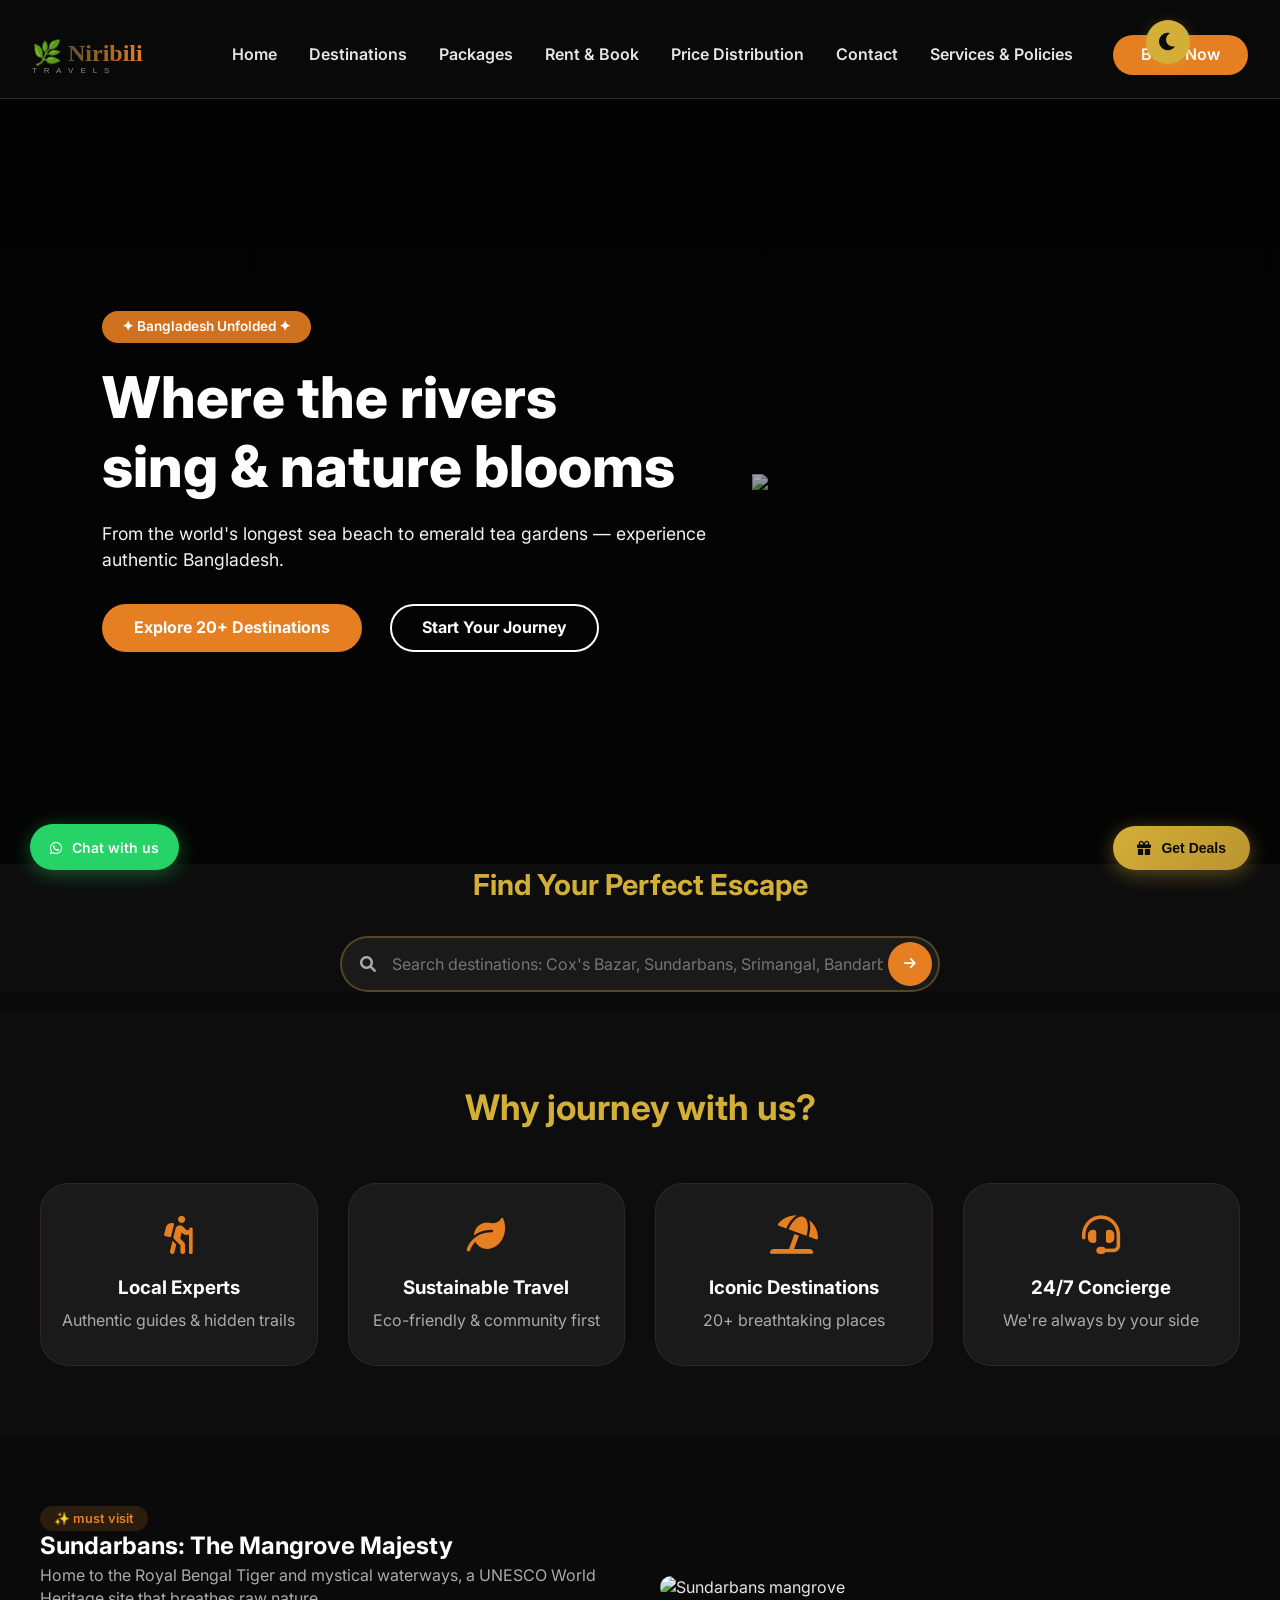
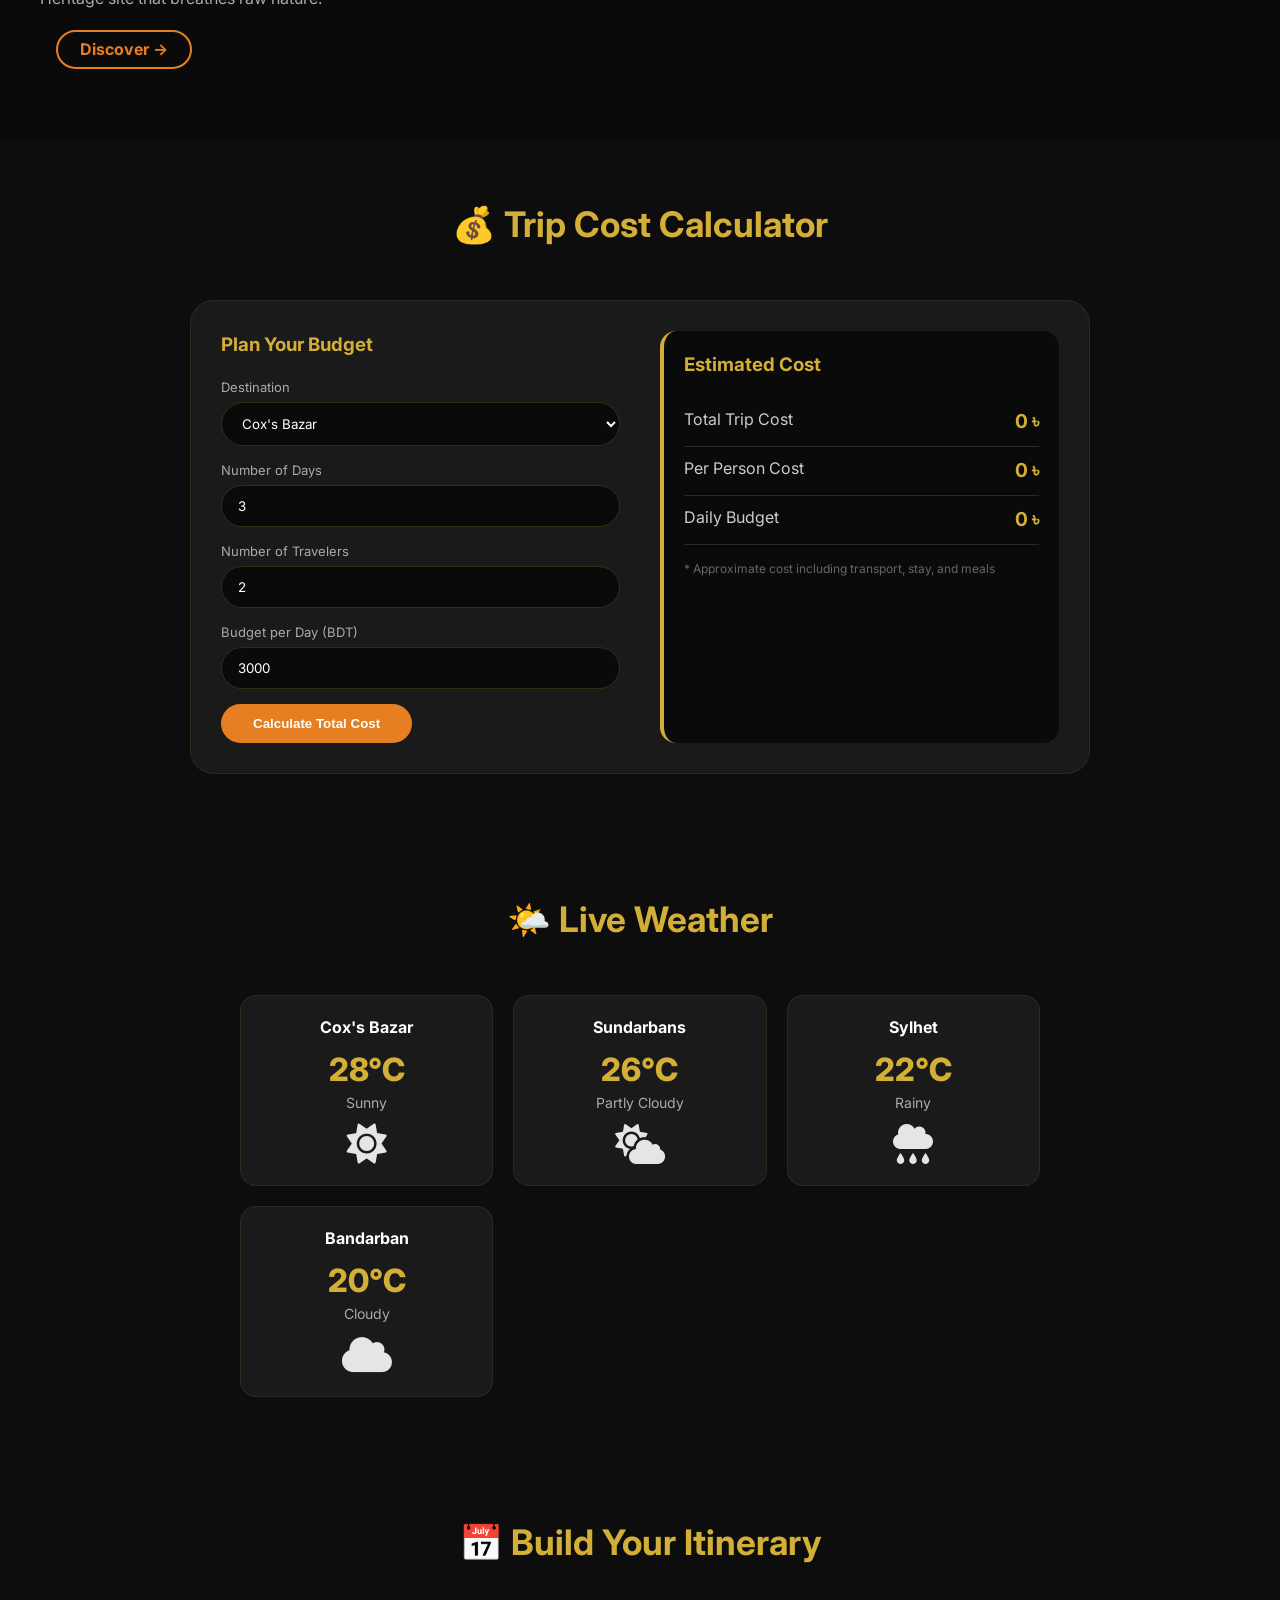
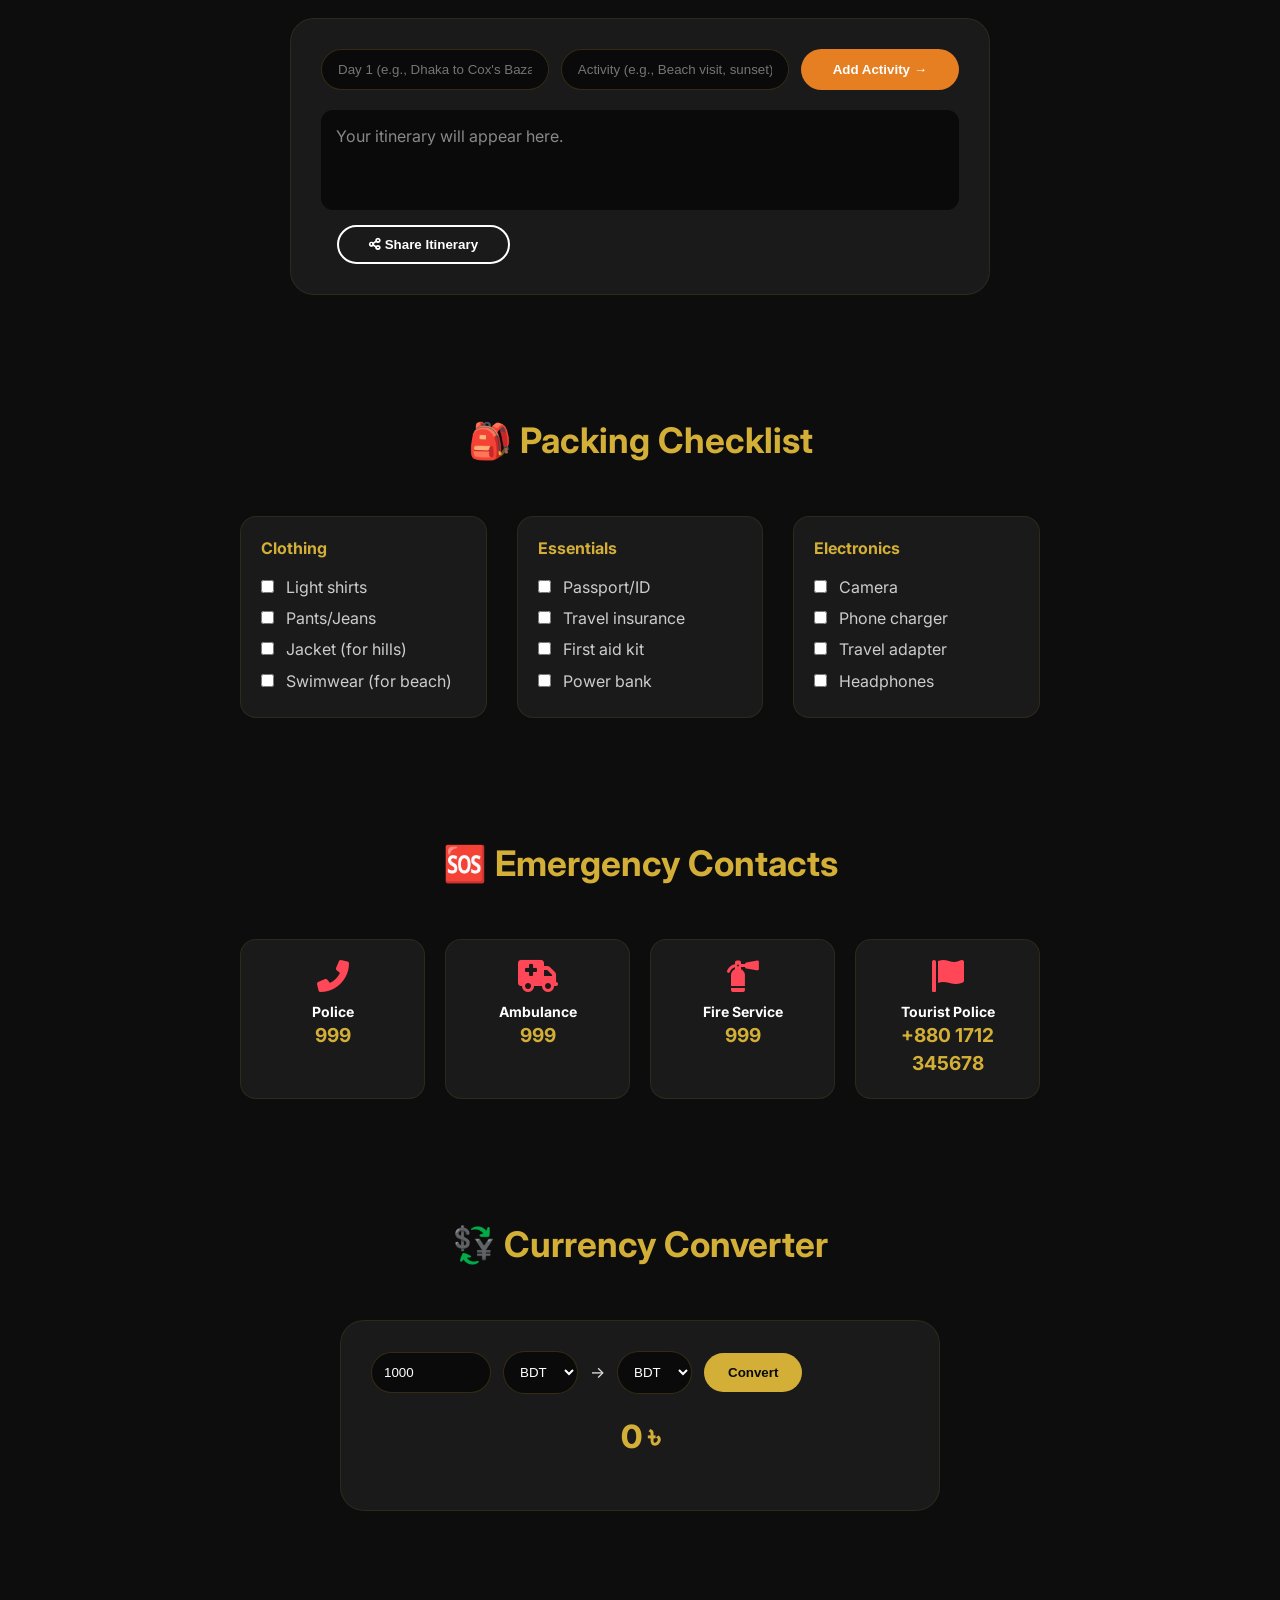
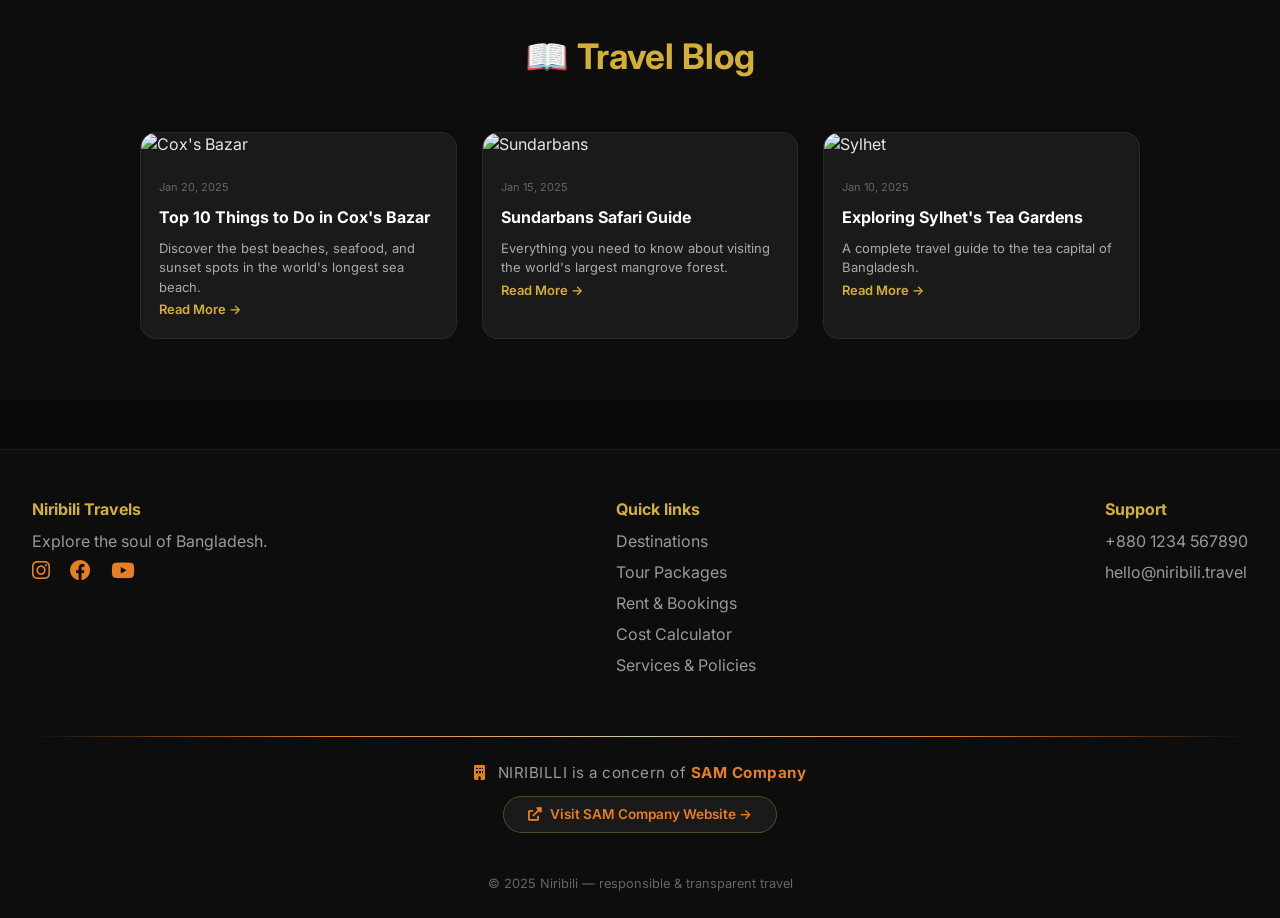
==== commit 9b7301e7: "Replace logo text with SVG logo" ====
--- a/index.html
+++ b/index.html
@@ -7,11 +7,16 @@
   <link rel="stylesheet" href="style.css">
   <link href="https://fonts.googleapis.com/css2?family=Inter:opsz,wght@300;400;500;600;700;800&display=swap" rel="stylesheet">
   <link rel="stylesheet" href="https://cdnjs.cloudflare.com/ajax/libs/font-awesome/6.0.0-beta3/css/all.min.css">
+  <meta name="viewport" content="width=device-width, initial-scale=1.0, maximum-scale=5.0, user-scalable=yes">
 </head>
 <body>
   <nav class="navbar">
     <div class="nav-container">
-      <div class="logo">Niribili<span>✧</span></div>
+    <svg class="logo-svg" width="160" height="50" viewBox="0 0 200 60">
+    <defs><linearGradient id="niribiliGrad" x1="0%" y1="0%" x2="100%" y2="0%"><stop offset="0%" style="stop-color:#1e3b2c;stop-opacity:1"/><stop offset="100%" style="stop-color:#e67e22;stop-opacity:1"/></linearGradient></defs>
+    <text x="0" y="38" font-family="'Playfair Display', serif" font-size="30" font-weight="800" fill="url(#niribiliGrad)">🌿 Niribili</text>
+    <text x="0" y="52" font-family="Arial, sans-serif" font-size="10" fill="#888" letter-spacing="3">T R A V E L S</text>
+</svg>
       <ul class="nav-links">
         <li><a href="index.html">Home</a></li>
         <li><a href="destinations.html">Destinations</a></li>
